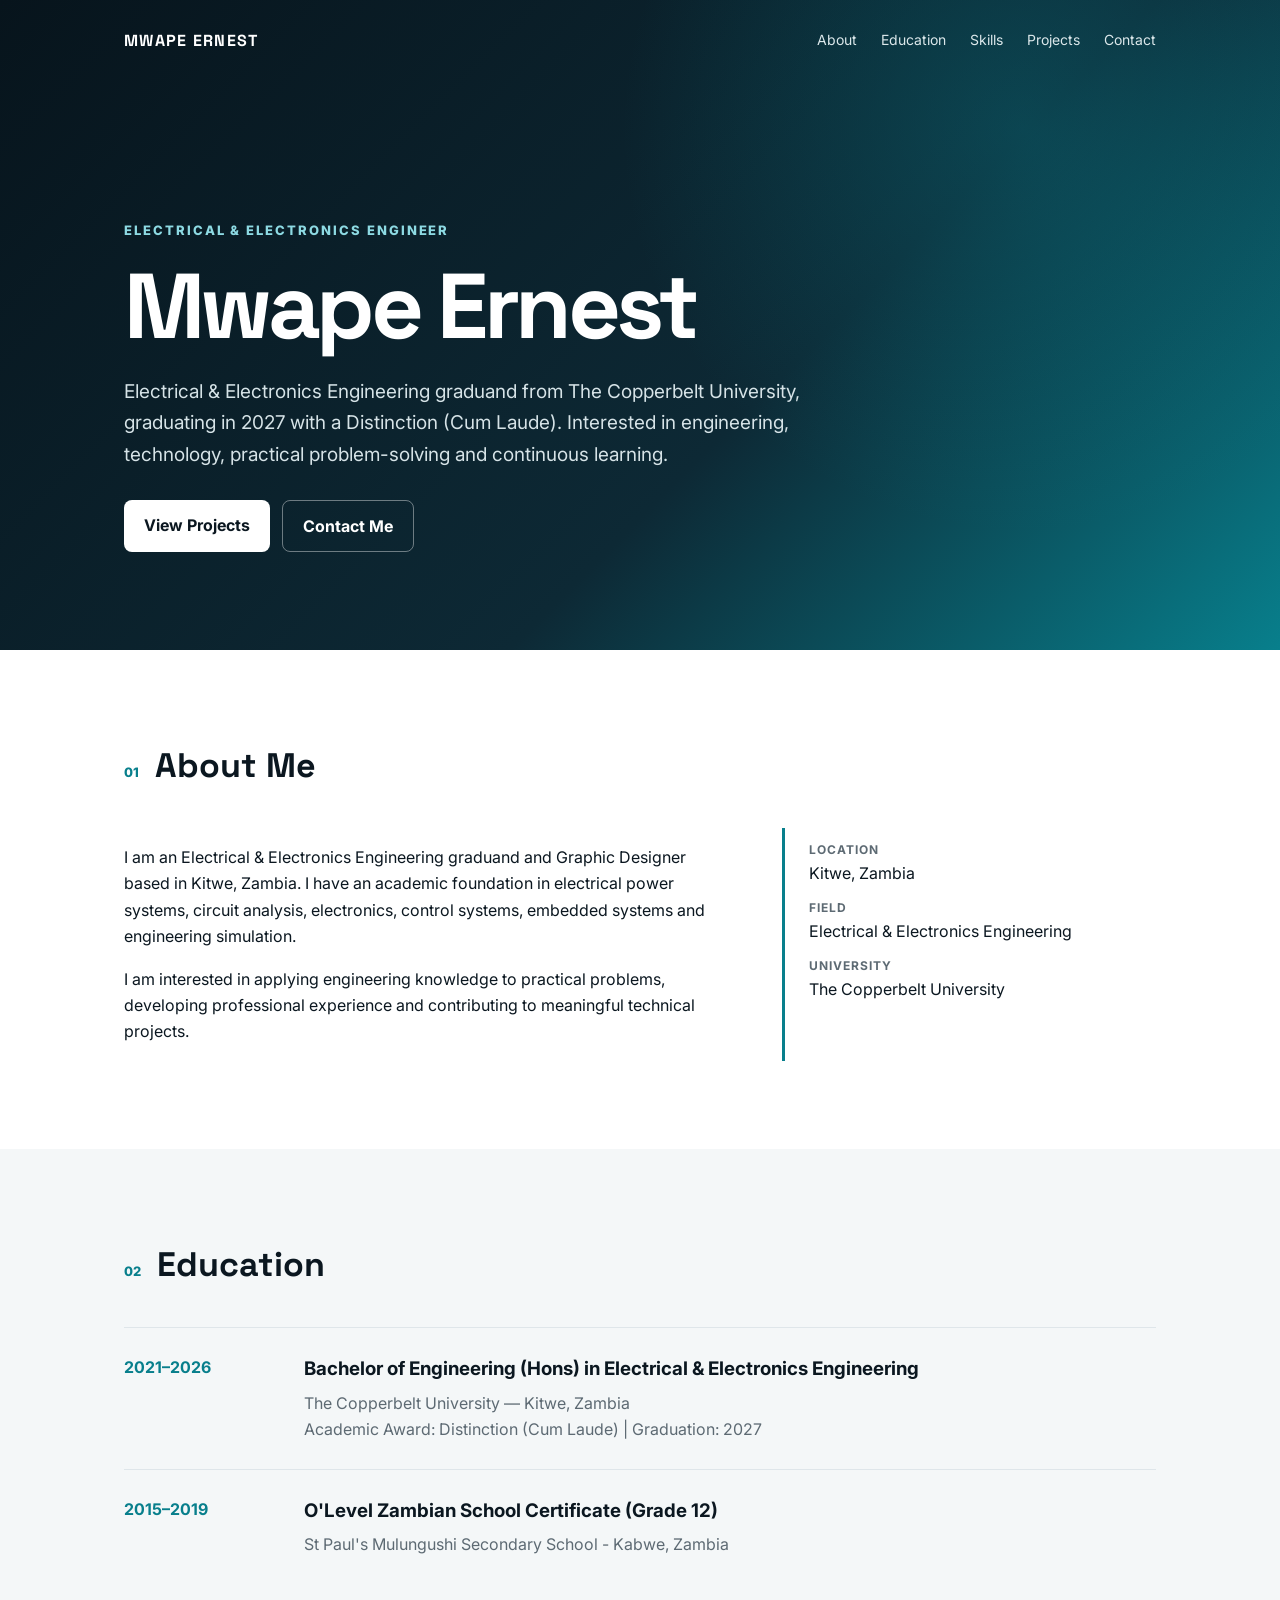
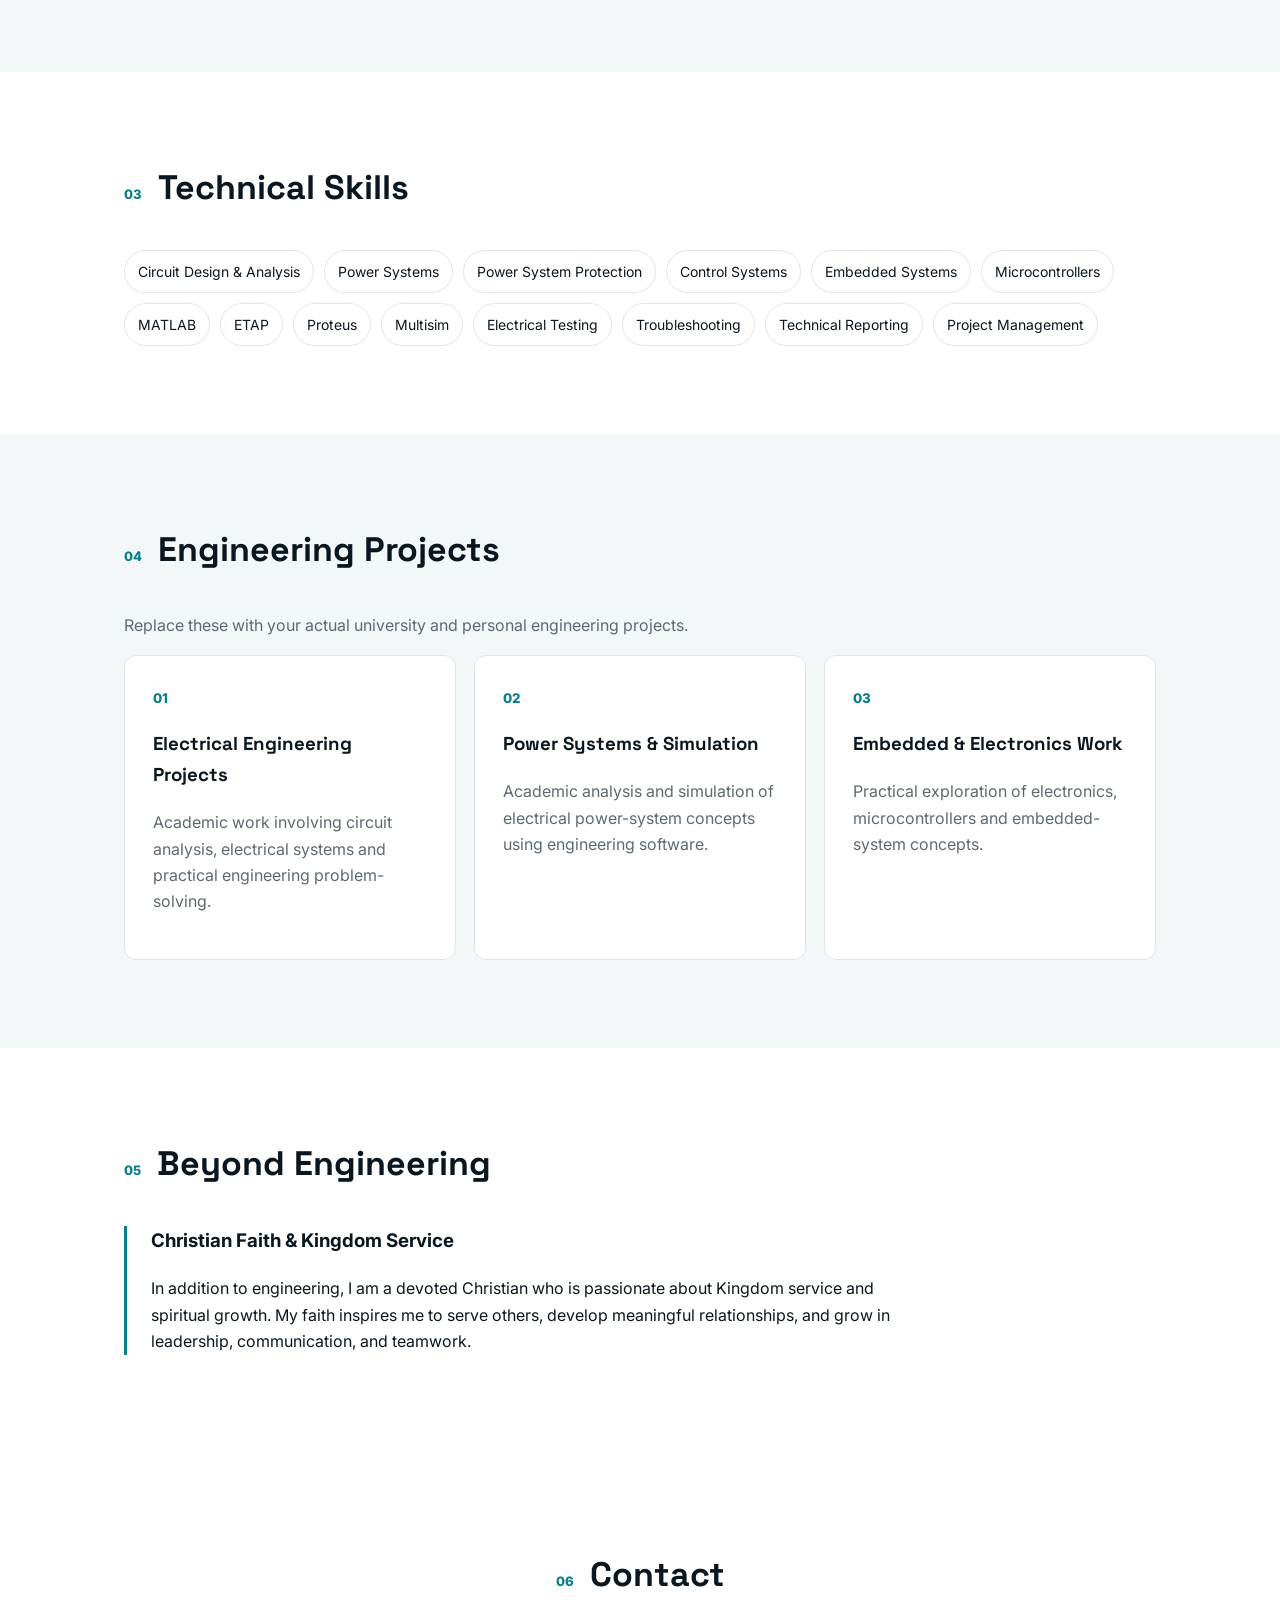
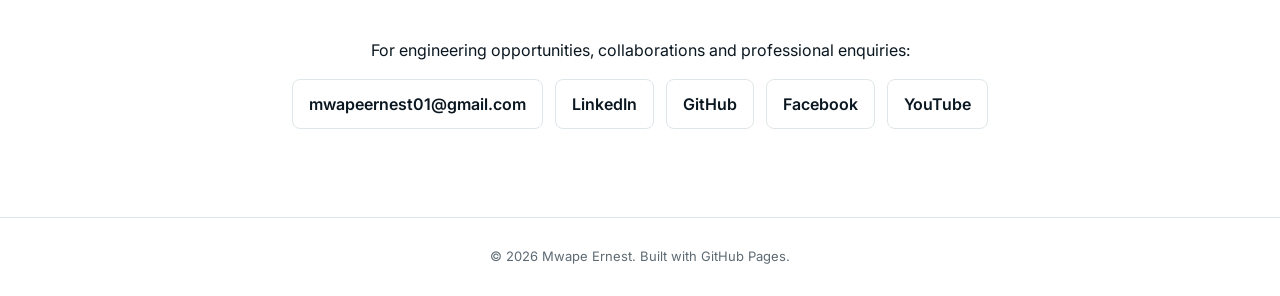
==== index.html @ 746def58 "Update index.html" ====
<!doctype html>
<html lang="en">
<head>
<meta charset="utf-8">
<meta name="viewport" content="width=device-width,initial-scale=1">

<meta name="description" content="Who is Mwape Ernest? Meet Mwape Ernest, an Electrical and Electronics Engineering graduand from The Copperbelt University in Zambia, graduating with Distinction (Cum Laude) in 2027. Explore his engineering background, projects, graphic design work and professional interests.">

<meta name="author" content="Mwape Ernest">
<meta name="robots" content="index, follow">

<title>Mwape Ernest | Electrical & Electronics Engineer | Zambia</title>

<link rel="canonical" href="https://mwapeernest01-ctrl.github.io/">
<link rel="stylesheet" href="style.css">

<!-- Open Graph Metadata -->
<meta property="og:type" content="profile">
<meta property="og:title" content="Mwape Ernest | Electrical & Electronics Engineer">
<meta property="og:description" content="Discover Mwape Ernest, Electrical & Electronics Engineering graduand from The Copperbelt University, Zambia, graduating with Distinction (Cum Laude) in 2027.">
<meta property="og:url" content="https://mwapeernest01-ctrl.github.io/">
<meta property="og:site_name" content="Mwape Ernest">

<!-- Structured Data: Personal Profile -->
<script type="application/ld+json">
{
  "@context": "https://schema.org",
  "@type": "ProfilePage",
  "name": "Who is Mwape Ernest?",
  "url": "https://mwapeernest01-ctrl.github.io/",
  "mainEntity": {
    "@type": "Person",
    "name": "Mwape Ernest",
    "url": "https://mwapeernest01-ctrl.github.io/",
    "description": "Mwape Ernest is an Electrical & Electronics Engineering graduand from The Copperbelt University in Zambia, graduating in 2027 with Distinction (Cum Laude). He is also a graphic designer and pastor, with interests in engineering, technology and practical problem-solving.",
    "jobTitle": "Electrical & Electronics Engineer",
    "alumniOf": {
      "@type": "CollegeOrUniversity",
      "name": "The Copperbelt University",
      "address": {
        "@type": "PostalAddress",
        "addressLocality": "Kitwe",
        "addressCountry": "ZM"
      }
    },
    "address": {
      "@type": "PostalAddress",
      "addressLocality": "Kitwe",
      "addressCountry": "ZM"
    },
    "sameAs": [
      "https://web.facebook.com/ernest.mwape.98",
      "https://www.linkedin.com/in/mwape-ernest-98a46b3a3/",
      "https://github.com/mwapeernest01-ctrl",
      "https://www.youtube.com/@ErnestMwape4"
    ]
  }
}
</script>

</head>
<body>

<header class="hero" id="home">
<nav>
<a class="brand" href="#home">MWAPE ERNEST</a>
<div class="navlinks">
<a href="#about">About</a>
<a href="#education">Education</a>
<a href="#skills">Skills</a>
<a href="#projects">Projects</a>
<a href="#contact">Contact</a>
</div>
</nav>

<div class="hero-content">
<p class="eyebrow">ELECTRICAL & ELECTRONICS ENGINEER</p>
<h1>Mwape Ernest</h1>

<p class="lead">Electrical & Electronics Engineering graduand from The Copperbelt University, graduating in 2027 with a Distinction (Cum Laude). Interested in engineering, technology, practical problem-solving and continuous learning.</p>

<div class="buttons">
<a class="button primary" href="#projects">View Projects</a>
<a class="button secondary" href="#contact">Contact Me</a>
</div>
</div>
</header>

<main>

<!-- ABOUT ME -->
<section id="about" class="section">
<div class="heading">
<span>01</span>
<h2>About Me</h2>
</div>

<div class="about-grid">
<div>
<p>I am an Electrical & Electronics Engineering graduand and Graphic Designer based in Kitwe, Zambia. I have an academic foundation in electrical power systems, circuit analysis, electronics, control systems, embedded systems and engineering simulation.</p>

<p>I am interested in applying engineering knowledge to practical problems, developing professional experience and contributing to meaningful technical projects.</p>
</div>

<aside class="card">
<b>Location</b>
<span>Kitwe, Zambia</span>
<b>Field</b>
<span>Electrical & Electronics Engineering</span>
<b>University</b>
<span>The Copperbelt University</span>
</aside>
</div>
</section>

<!-- EDUCATION -->
<section id="education" class="section soft">
<div class="heading">
<span>02</span>
<h2>Education</h2>
</div>

<div class="timeline">

<div>
<b>2021–2026</b>
<article>
<h3>Bachelor of Engineering (Hons) in Electrical & Electronics Engineering</h3>
<p>The Copperbelt University — Kitwe, Zambia</p>
<p>Academic Award: Distinction (Cum Laude) | Graduation: 2027</p>
</article>
</div>

<div>
<b>2015–2019</b>
<article>
<h3>O'Level Zambian School Certificate (Grade 12)</h3>
<p>St Paul's Mulungushi Secondary School - Kabwe, Zambia</p>
</article>
</div>

</div>
</section>

<!-- TECHNICAL SKILLS -->
<section id="skills" class="section">
<div class="heading">
<span>03</span>
<h2>Technical Skills</h2>
</div>

<div class="skills">
<span>Circuit Design & Analysis</span>
<span>Power Systems</span>
<span>Power System Protection</span>
<span>Control Systems</span>
<span>Embedded Systems</span>
<span>Microcontrollers</span>
<span>MATLAB</span>
<span>ETAP</span>
<span>Proteus</span>
<span>Multisim</span>
<span>Electrical Testing</span>
<span>Troubleshooting</span>
<span>Technical Reporting</span>
<span>Project Management</span>
</div>
</section>

<!-- ENGINEERING PROJECTS -->
<section id="projects" class="section soft">
<div class="heading">
<span>04</span>
<h2>Engineering Projects</h2>
</div>

<p class="muted">Replace these with your actual university and personal engineering projects.</p>

<div class="projects">

<article>
<small>01</small>
<h3>Electrical Engineering Projects</h3>
<p>Academic work involving circuit analysis, electrical systems and practical engineering problem-solving.</p>
</article>

<article>
<small>02</small>
<h3>Power Systems & Simulation</h3>
<p>Academic analysis and simulation of electrical power-system concepts using engineering software.</p>
</article>

<article>
<small>03</small>
<h3>Embedded & Electronics Work</h3>
<p>Practical exploration of electronics, microcontrollers and embedded-system concepts.</p>
</article>

</div>
</section>

<!-- BEYOND ENGINEERING -->
<section class="section">
<div class="heading">
<span>05</span>
<h2>Beyond Engineering</h2>
</div>


<div class="ministry">
  <h3>Christian Faith & Kingdom Service</h3>
  <p>In addition to engineering, I am a devoted Christian who is passionate about Kingdom service and spiritual growth. My faith inspires me to serve others, develop meaningful relationships, and grow in leadership, communication, and teamwork.</p>
</div>
</section>

<!-- CONTACT -->
<section id="contact" class="section contact">
<div class="heading">
<span>06</span>
<h2>Contact</h2>
</div>

<p>For engineering opportunities, collaborations and professional enquiries:</p>

<div class="links">

<a href="mailto:mwapeernest01@gmail.com">mwapeernest01@gmail.com</a>

<a href="https://www.linkedin.com/in/mwape-ernest-98a46b3a3/" target="_blank" rel="noopener noreferrer">LinkedIn</a>

<a href="https://github.com/mwapeernest01-ctrl" target="_blank" rel="noopener noreferrer">GitHub</a>

<a href="https://web.facebook.com/ernest.mwape.98" target="_blank" rel="noopener noreferrer">Facebook</a>

<a href="https://www.youtube.com/@ErnestMwape4" target="_blank" rel="noopener noreferrer">YouTube</a>

</div>
</section>

</main>

<footer>
© 2026 Mwape Ernest. Built with GitHub Pages.
</footer>

</body>
</html>
---- style.css ----
@import url('https://fonts.googleapis.com/css2?family=Inter:wght@400;500;600;700;800&family=Space+Grotesk:wght@500;600;700&display=swap');
:root{--ink:#0b1720;--muted:#5d6a73;--line:#dfe6ea;--soft:#f4f7f8;--accent:#087f8c;--max:1080px}
*{box-sizing:border-box}html{scroll-behavior:smooth}body{margin:0;color:var(--ink);font-family:Inter,Arial,sans-serif;line-height:1.65}
a{color:inherit}.hero{min-height:650px;color:white;background:radial-gradient(circle at 80% 20%,#087f8c55,transparent 35%),linear-gradient(135deg,#07141c,#0d2935 60%,#087f8c)}
nav{max-width:var(--max);margin:auto;padding:28px 24px;display:flex;justify-content:space-between}.brand{font-family:"Space Grotesk";font-weight:700;letter-spacing:.08em;text-decoration:none}.navlinks{display:flex;gap:24px}.navlinks a{color:#dce8eb;text-decoration:none;font-size:14px}
.hero-content{max-width:var(--max);margin:auto;padding:125px 24px 90px}.eyebrow{color:#8ddae3;font-size:13px;font-weight:800;letter-spacing:.15em}h1{font-family:"Space Grotesk";font-size:clamp(52px,9vw,92px);line-height:1;margin:18px 0 24px;letter-spacing:-.05em}.lead{max-width:720px;font-size:19px;color:#d6e3e7}
.buttons{display:flex;gap:12px;margin-top:30px}.button{padding:12px 20px;border-radius:8px;text-decoration:none;font-weight:700}.primary{background:white;color:var(--ink)}.secondary{border:1px solid #ffffff66;color:white}
.section{max-width:var(--max);margin:auto;padding:88px 24px}.soft{max-width:none;padding-left:max(24px,calc((100vw - var(--max))/2 + 24px));padding-right:max(24px,calc((100vw - var(--max))/2 + 24px));background:var(--soft)}.heading{display:flex;gap:16px;align-items:baseline;margin-bottom:34px}.heading span{color:var(--accent);font-weight:800;font-size:13px}h2{font-family:"Space Grotesk";font-size:34px;margin:0}
.about-grid{display:grid;grid-template-columns:1.6fr 1fr;gap:60px}.card{border-left:3px solid var(--accent);padding-left:24px}.card b,.card span{display:block}.card b{margin-top:12px;color:var(--muted);font-size:12px;text-transform:uppercase;letter-spacing:.08em}.timeline>div{display:grid;grid-template-columns:150px 1fr;gap:30px;padding:26px 0;border-top:1px solid var(--line)}.timeline article h3{margin:0 0 5px}.timeline p{margin:0;color:var(--muted)}.timeline>div>b{color:var(--accent)}
.skills{display:flex;flex-wrap:wrap;gap:10px}.skills span{background:white;border:1px solid var(--line);padding:9px 13px;border-radius:100px;font-size:14px}.muted{color:var(--muted)}.projects{display:grid;grid-template-columns:repeat(3,1fr);gap:18px}.projects article{background:white;border:1px solid var(--line);border-radius:12px;padding:28px}.projects small{color:var(--accent);font-weight:800}.projects h3{font-family:"Space Grotesk"}.projects p{color:var(--muted)}.ministry{border-left:3px solid var(--accent);padding-left:24px;max-width:800px}.contact{text-align:center}.contact .heading{justify-content:center}.links{display:flex;justify-content:center;gap:12px;flex-wrap:wrap}.links a{border:1px solid var(--line);padding:11px 16px;border-radius:8px;text-decoration:none;font-weight:600}.links a:hover{border-color:var(--accent);color:var(--accent)}footer{text-align:center;padding:28px;color:var(--muted);border-top:1px solid var(--line);font-size:13px}
@media(max-width:760px){.navlinks{display:none}.hero-content{padding-top:100px}.about-grid,.projects{grid-template-columns:1fr}.timeline>div{grid-template-columns:1fr;gap:4px}.section{padding-top:65px;padding-bottom:65px}}
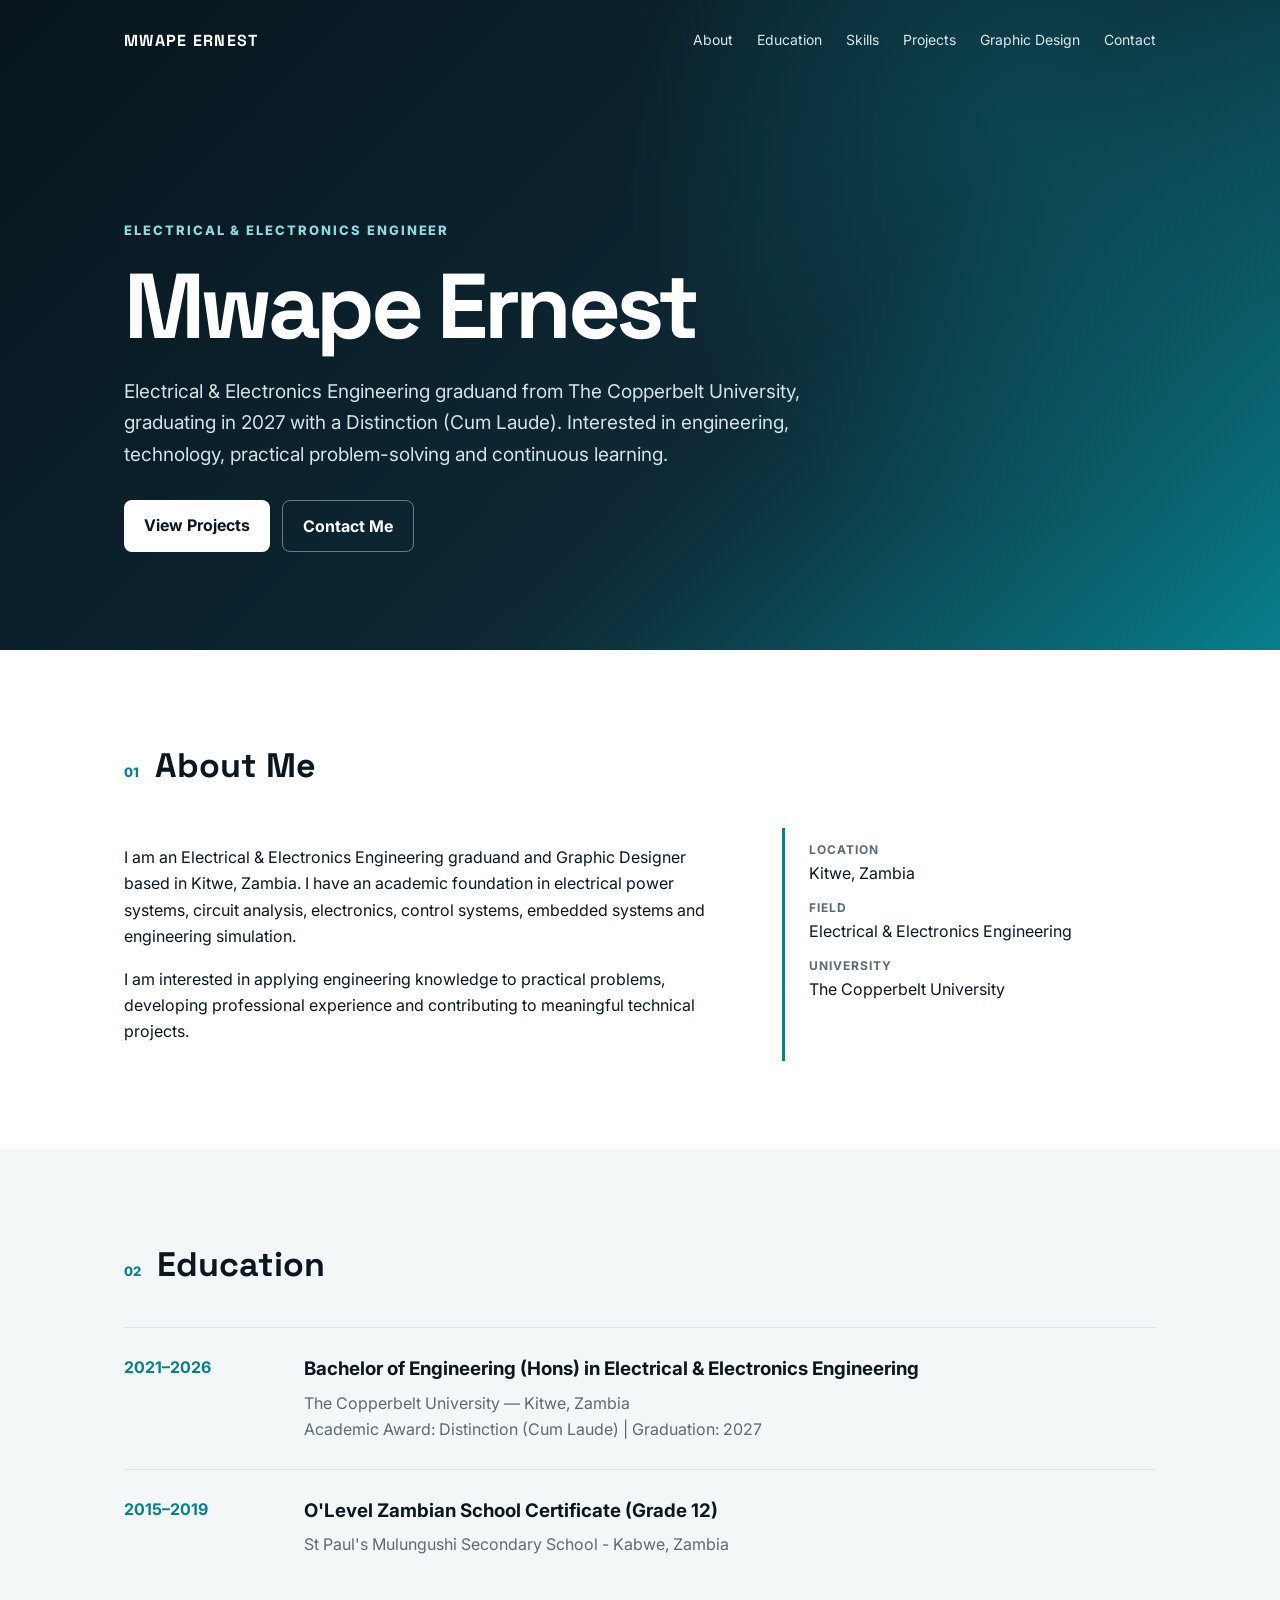
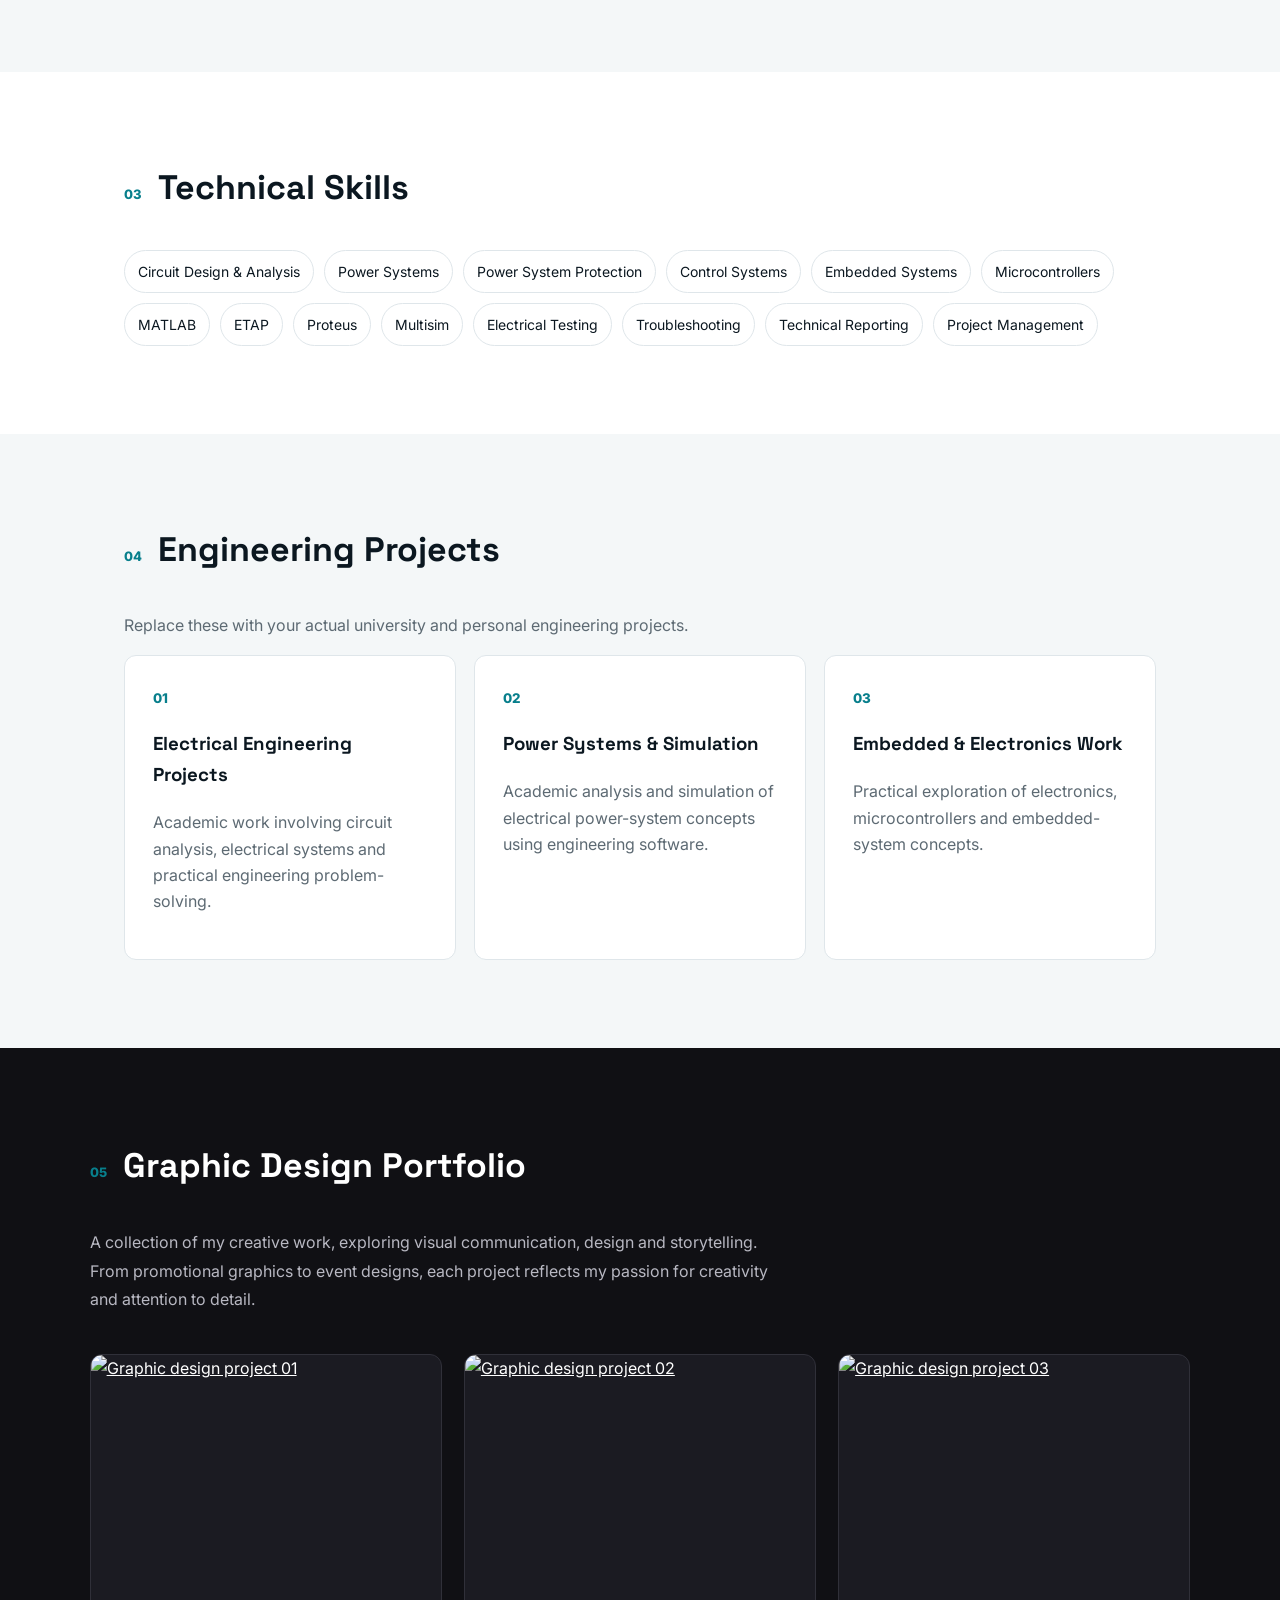
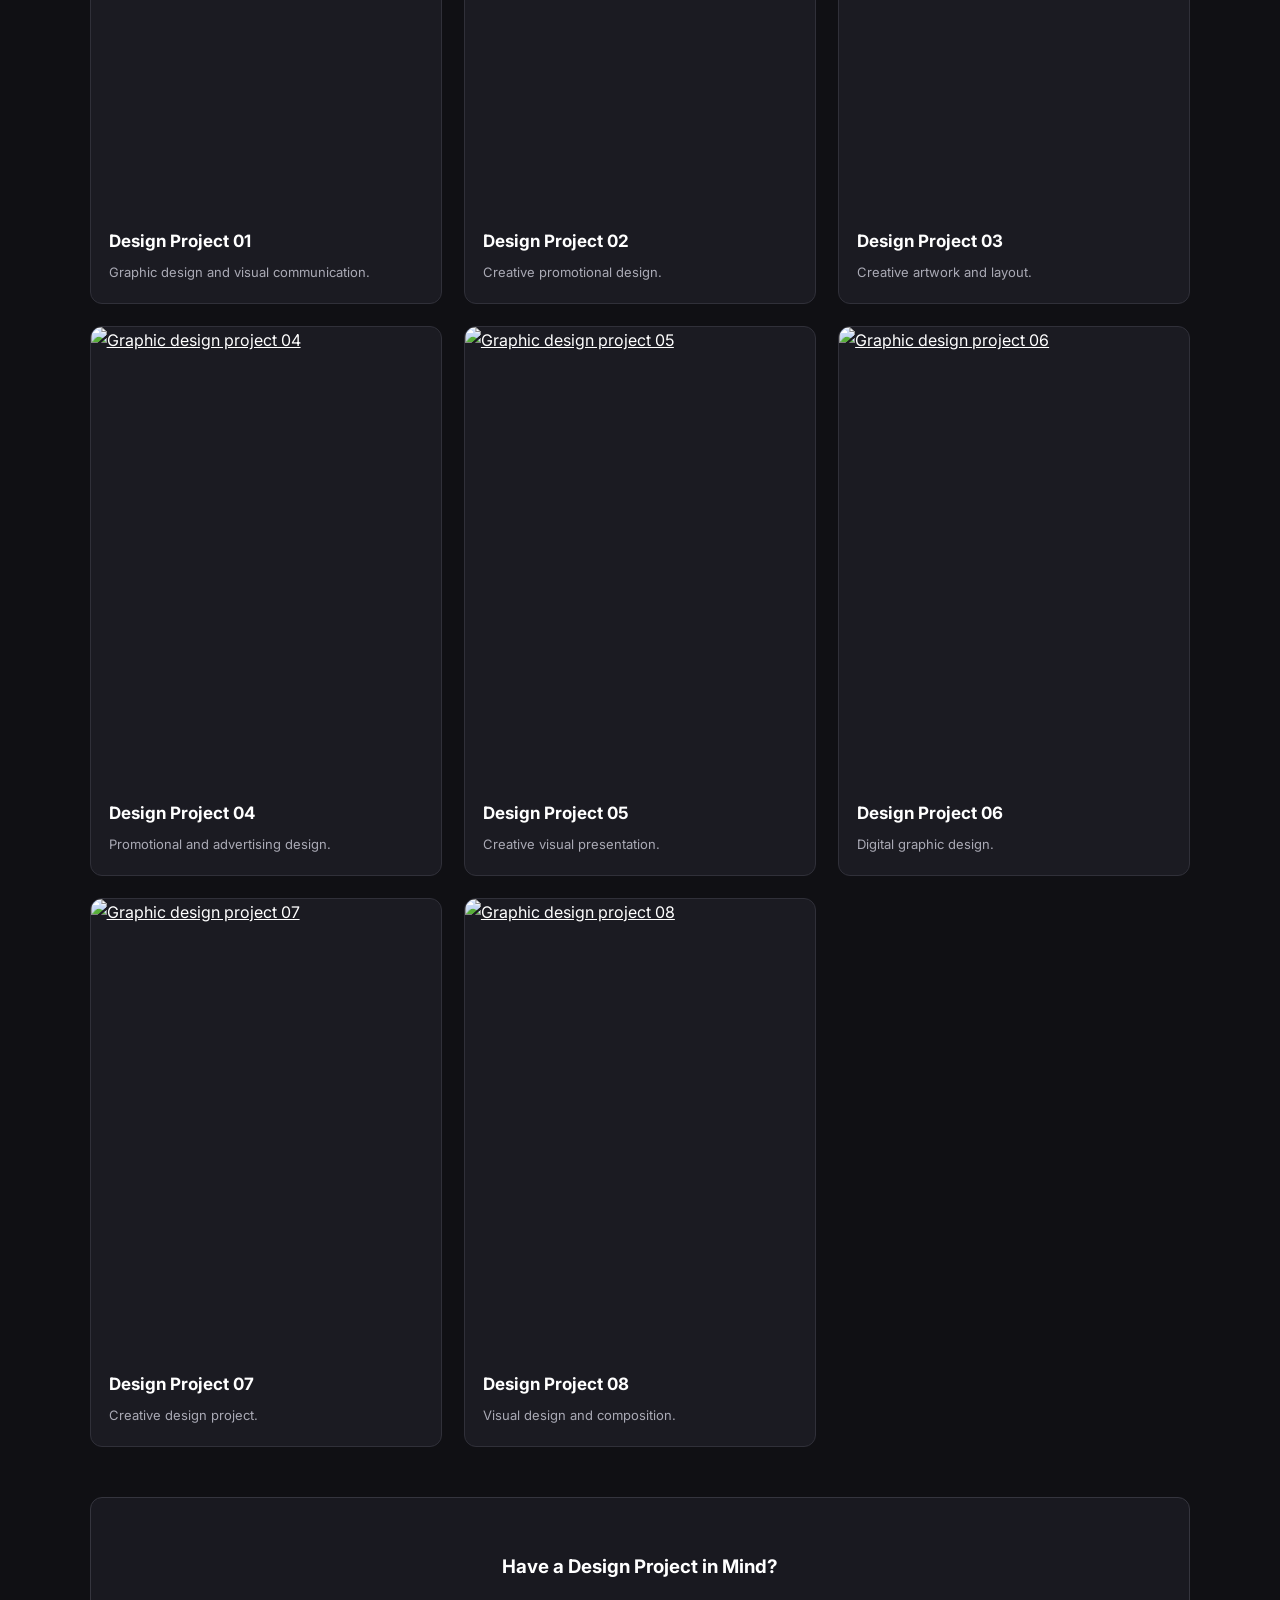
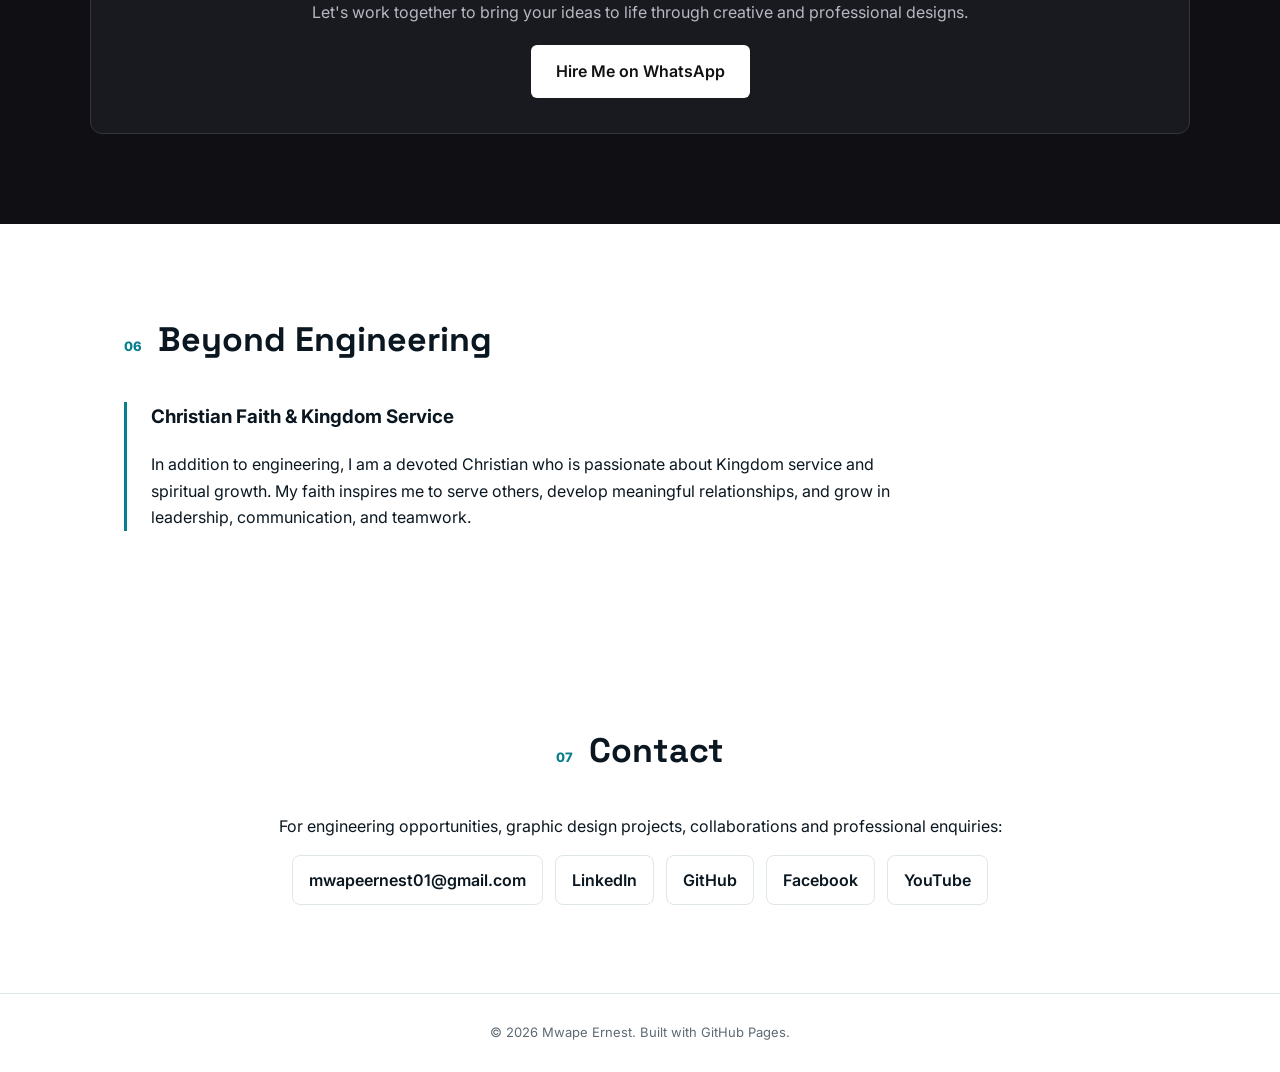
==== commit 414b8490: "Update index.html" ====
--- a/index.html
+++ b/index.html
@@ -5,24 +5,186 @@
 <meta charset="utf-8">
 <meta name="viewport" content="width=device-width,initial-scale=1">
 
-<meta name="description" content="Who is Mwape Ernest? Meet Mwape Ernest, an Electrical and Electronics Engineering graduand from The Copperbelt University in Zambia, graduating with Distinction (Cum Laude) in 2027. Explore his engineering background, projects, graphic design work and professional interests.">
+<meta name="description" content="Who is Mwape Ernest? Meet Mwape Ernest, an Electrical and Electronics Engineering graduand from The Copperbelt University in Zambia, graduating with Distinction (Cum Laude) in 2027. Explore his engineering background, graphic design portfolio, projects and professional interests.">
 
 <meta name="author" content="Mwape Ernest">
 <meta name="robots" content="index, follow">
 
-<title>Mwape Ernest | Electrical & Electronics Engineer | Zambia</title>
+<title>Mwape Ernest | Electrical & Electronics Engineer & Graphic Designer | Zambia</title>
 
 <link rel="canonical" href="https://mwapeernest01-ctrl.github.io/">
 <link rel="stylesheet" href="style.css">
 
-<!-- Open Graph Metadata -->
 <meta property="og:type" content="profile">
 <meta property="og:title" content="Mwape Ernest | Electrical & Electronics Engineer">
 <meta property="og:description" content="Discover Mwape Ernest, Electrical & Electronics Engineering graduand from The Copperbelt University, Zambia, graduating with Distinction (Cum Laude) in 2027.">
 <meta property="og:url" content="https://mwapeernest01-ctrl.github.io/">
 <meta property="og:site_name" content="Mwape Ernest">
 
-<!-- Structured Data: Personal Profile -->
+<!-- GRAPHIC DESIGN PORTFOLIO STYLES -->
+<style>
+.portfolio-section {
+    background: #101014;
+    color: #ffffff;
+    padding: 90px 7%;
+}
+
+.portfolio-section .heading h2 {
+    color: #ffffff;
+}
+
+.portfolio-intro {
+    color: #b8b8c2;
+    max-width: 700px;
+    line-height: 1.8;
+    margin: 15px 0 40px;
+}
+
+.portfolio-gallery {
+    display: grid;
+    grid-template-columns: repeat(3, minmax(0, 1fr));
+    gap: 22px;
+}
+
+.portfolio-item {
+    background: #1b1b22;
+    border: 1px solid #303039;
+    border-radius: 12px;
+    overflow: hidden;
+    transition: transform 0.3s ease, border-color 0.3s ease;
+}
+
+.portfolio-item:hover {
+    transform: translateY(-6px);
+    border-color: #888899;
+}
+
+.portfolio-image-link {
+    display: block;
+    overflow: hidden;
+    cursor: zoom-in;
+}
+
+.portfolio-item img {
+    display: block;
+    width: 100%;
+    aspect-ratio: 4 / 5;
+    object-fit: cover;
+    transition: transform 0.4s ease;
+}
+
+.portfolio-item:hover img {
+    transform: scale(1.04);
+}
+
+.portfolio-caption {
+    padding: 17px 18px 20px;
+}
+
+.portfolio-caption h3 {
+    color: #ffffff;
+    font-size: 17px;
+    margin-bottom: 7px;
+}
+
+.portfolio-caption p {
+    color: #aaaab5;
+    font-size: 13px;
+    line-height: 1.6;
+    margin: 0;
+}
+
+.portfolio-cta {
+    margin-top: 50px;
+    padding: 35px;
+    border: 1px solid #35353e;
+    border-radius: 12px;
+    background: #191920;
+    text-align: center;
+}
+
+.portfolio-cta h3 {
+    color: #ffffff;
+    margin-bottom: 10px;
+}
+
+.portfolio-cta p {
+    color: #b8b8c2;
+    margin-bottom: 20px;
+}
+
+.portfolio-cta a {
+    display: inline-block;
+    padding: 13px 25px;
+    border-radius: 6px;
+    background: #ffffff;
+    color: #111111;
+    font-weight: 600;
+    text-decoration: none;
+    transition: background 0.3s ease;
+}
+
+.portfolio-cta a:hover {
+    background: #d8d8df;
+}
+
+/* Image enlargement overlay */
+.portfolio-lightbox {
+    display: none;
+    position: fixed;
+    inset: 0;
+    z-index: 9999;
+    background: rgba(0, 0, 0, 0.94);
+    align-items: center;
+    justify-content: center;
+    padding: 25px;
+}
+
+.portfolio-lightbox.active {
+    display: flex;
+}
+
+.portfolio-lightbox img {
+    max-width: 95%;
+    max-height: 90vh;
+    object-fit: contain;
+    border-radius: 5px;
+}
+
+.portfolio-lightbox button {
+    position: absolute;
+    top: 20px;
+    right: 30px;
+    border: none;
+    background: transparent;
+    color: white;
+    font-size: 38px;
+    cursor: pointer;
+}
+
+@media (max-width: 900px) {
+    .portfolio-gallery {
+        grid-template-columns: repeat(2, minmax(0, 1fr));
+    }
+}
+
+@media (max-width: 550px) {
+    .portfolio-section {
+        padding: 65px 5%;
+    }
+
+    .portfolio-gallery {
+        grid-template-columns: 1fr;
+        gap: 20px;
+    }
+
+    .portfolio-cta {
+        padding: 25px 18px;
+    }
+}
+</style>
+
+<!-- STRUCTURED DATA -->
 <script type="application/ld+json">
 {
   "@context": "https://schema.org",
@@ -33,7 +195,7 @@
     "@type": "Person",
     "name": "Mwape Ernest",
     "url": "https://mwapeernest01-ctrl.github.io/",
-    "description": "Mwape Ernest is an Electrical & Electronics Engineering graduand from The Copperbelt University in Zambia, graduating in 2027 with Distinction (Cum Laude). He is also a graphic designer and pastor, with interests in engineering, technology and practical problem-solving.",
+    "description": "Mwape Ernest is an Electrical & Electronics Engineering graduand from The Copperbelt University in Zambia, graduating in 2027 with Distinction (Cum Laude). He is also a graphic designer and a devoted Christian passionate about Kingdom service and spiritual growth, with interests in engineering, technology and practical problem-solving.",
     "jobTitle": "Electrical & Electronics Engineer",
     "alumniOf": {
       "@type": "CollegeOrUniversity",
@@ -65,11 +227,13 @@
 <header class="hero" id="home">
 <nav>
 <a class="brand" href="#home">MWAPE ERNEST</a>
+
 <div class="navlinks">
 <a href="#about">About</a>
 <a href="#education">Education</a>
 <a href="#skills">Skills</a>
 <a href="#projects">Projects</a>
+<a href="#graphic-portfolio">Graphic Design</a>
 <a href="#contact">Contact</a>
 </div>
 </nav>
@@ -200,28 +364,139 @@
 </div>
 </section>
 
+<!-- GRAPHIC DESIGN PORTFOLIO -->
+<section id="graphic-portfolio" class="portfolio-section">
+
+<div class="heading">
+<span>05</span>
+<h2>Graphic Design Portfolio</h2>
+</div>
+
+<p class="portfolio-intro">
+A collection of my creative work, exploring visual communication, design and storytelling. From promotional graphics to event designs, each project reflects my passion for creativity and attention to detail.
+</p>
+
+<div class="portfolio-gallery">
+
+<article class="portfolio-item">
+<a class="portfolio-image-link" href="images/portfolio/design-01.jpg" onclick="openPortfolioImage(event,this)">
+<img src="images/portfolio/design-01.jpg" alt="Graphic design project 01" loading="lazy">
+</a>
+<div class="portfolio-caption">
+<h3>Design Project 01</h3>
+<p>Graphic design and visual communication.</p>
+</div>
+</article>
+
+<article class="portfolio-item">
+<a class="portfolio-image-link" href="images/portfolio/design-02.jpg" onclick="openPortfolioImage(event,this)">
+<img src="images/portfolio/design-02.jpg" alt="Graphic design project 02" loading="lazy">
+</a>
+<div class="portfolio-caption">
+<h3>Design Project 02</h3>
+<p>Creative promotional design.</p>
+</div>
+</article>
+
+<article class="portfolio-item">
+<a class="portfolio-image-link" href="images/portfolio/design-03.jpg" onclick="openPortfolioImage(event,this)">
+<img src="images/portfolio/design-03.jpg" alt="Graphic design project 03" loading="lazy">
+</a>
+<div class="portfolio-caption">
+<h3>Design Project 03</h3>
+<p>Creative artwork and layout.</p>
+</div>
+</article>
+
+<article class="portfolio-item">
+<a class="portfolio-image-link" href="images/portfolio/design-04.jpg" onclick="openPortfolioImage(event,this)">
+<img src="images/portfolio/design-04.jpg" alt="Graphic design project 04" loading="lazy">
+</a>
+<div class="portfolio-caption">
+<h3>Design Project 04</h3>
+<p>Promotional and advertising design.</p>
+</div>
+</article>
+
+<article class="portfolio-item">
+<a class="portfolio-image-link" href="images/portfolio/design-05.jpg" onclick="openPortfolioImage(event,this)">
+<img src="images/portfolio/design-05.jpg" alt="Graphic design project 05" loading="lazy">
+</a>
+<div class="portfolio-caption">
+<h3>Design Project 05</h3>
+<p>Creative visual presentation.</p>
+</div>
+</article>
+
+<article class="portfolio-item">
+<a class="portfolio-image-link" href="images/portfolio/design-06.jpg" onclick="openPortfolioImage(event,this)">
+<img src="images/portfolio/design-06.jpg" alt="Graphic design project 06" loading="lazy">
+</a>
+<div class="portfolio-caption">
+<h3>Design Project 06</h3>
+<p>Digital graphic design.</p>
+</div>
+</article>
+
+<article class="portfolio-item">
+<a class="portfolio-image-link" href="images/portfolio/design-07.jpg" onclick="openPortfolioImage(event,this)">
+<img src="images/portfolio/design-07.jpg" alt="Graphic design project 07" loading="lazy">
+</a>
+<div class="portfolio-caption">
+<h3>Design Project 07</h3>
+<p>Creative design project.</p>
+</div>
+</article>
+
+<article class="portfolio-item">
+<a class="portfolio-image-link" href="images/portfolio/design-08.jpg" onclick="openPortfolioImage(event,this)">
+<img src="images/portfolio/design-08.jpg" alt="Graphic design project 08" loading="lazy">
+</a>
+<div class="portfolio-caption">
+<h3>Design Project 08</h3>
+<p>Visual design and composition.</p>
+</div>
+</article>
+
+</div>
+
+<div class="portfolio-cta">
+<h3>Have a Design Project in Mind?</h3>
+<p>Let's work together to bring your ideas to life through creative and professional designs.</p>
+<a href="https://wa.me/260966139731?text=Hello%20Mwape%2C%20I%20am%20interested%20in%20your%20graphic%20design%20services.">
+Hire Me on WhatsApp
+</a>
+</div>
+
+</section>
+
+<!-- IMAGE VIEWER -->
+<div class="portfolio-lightbox" id="portfolioLightbox" onclick="closePortfolioImage()">
+<button type="button" aria-label="Close image" onclick="closePortfolioImage()">×</button>
+<img id="portfolioLightboxImage" src="" alt="Enlarged graphic design">
+</div>
+
 <!-- BEYOND ENGINEERING -->
 <section class="section">
 <div class="heading">
-<span>05</span>
+<span>06</span>
 <h2>Beyond Engineering</h2>
 </div>
 
-
 <div class="ministry">
-  <h3>Christian Faith & Kingdom Service</h3>
-  <p>In addition to engineering, I am a devoted Christian who is passionate about Kingdom service and spiritual growth. My faith inspires me to serve others, develop meaningful relationships, and grow in leadership, communication, and teamwork.</p>
+<h3>Christian Faith & Kingdom Service</h3>
+<p>In addition to engineering, I am a devoted Christian who is passionate about Kingdom service and spiritual growth. My faith inspires me to serve others, develop meaningful relationships, and grow in leadership, communication, and teamwork.</p>
 </div>
 </section>
 
 <!-- CONTACT -->
 <section id="contact" class="section contact">
 <div class="heading">
-<span>06</span>
+<span>07</span>
 <h2>Contact</h2>
 </div>
 
-<p>For engineering opportunities, collaborations and professional enquiries:</p>
+<p>For engineering opportunities, graphic design projects, collaborations and professional enquiries:</p>
 
 <div class="links">
 
@@ -244,5 +519,34 @@
 © 2026 Mwape Ernest. Built with GitHub Pages.
 </footer>
 
+<!-- PORTFOLIO IMAGE JAVASCRIPT -->
+<script>
+function openPortfolioImage(event, link) {
+    event.preventDefault();
+
+    const lightbox = document.getElementById("portfolioLightbox");
+    const image = document.getElementById("portfolioLightboxImage");
+
+    image.src = link.href;
+    lightbox.classList.add("active");
+    document.body.style.overflow = "hidden";
+}
+
+function closePortfolioImage() {
+    const lightbox = document.getElementById("portfolioLightbox");
+    const image = document.getElementById("portfolioLightboxImage");
+
+    lightbox.classList.remove("active");
+    image.src = "";
+    document.body.style.overflow = "";
+}
+
+document.addEventListener("keydown", function(event) {
+    if (event.key === "Escape") {
+        closePortfolioImage();
+    }
+});
+</script>
+
 </body>
 </html>
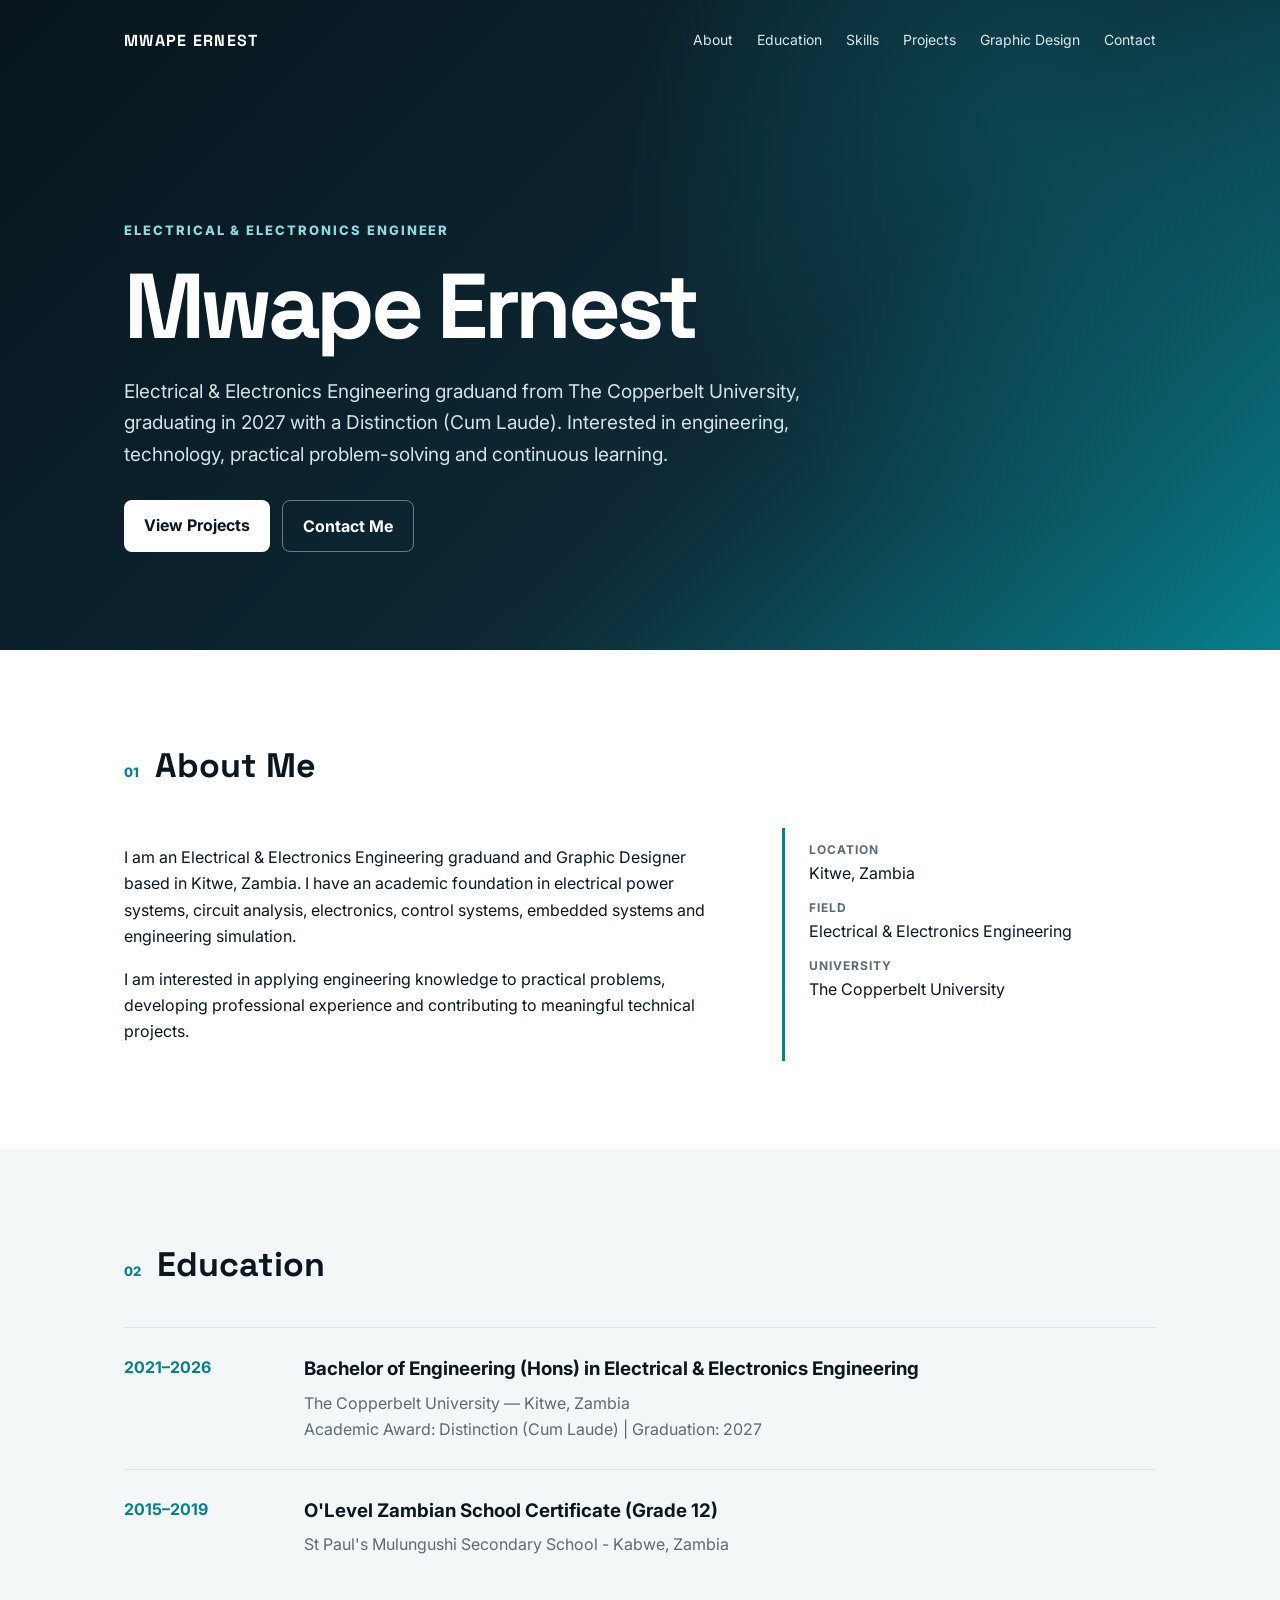
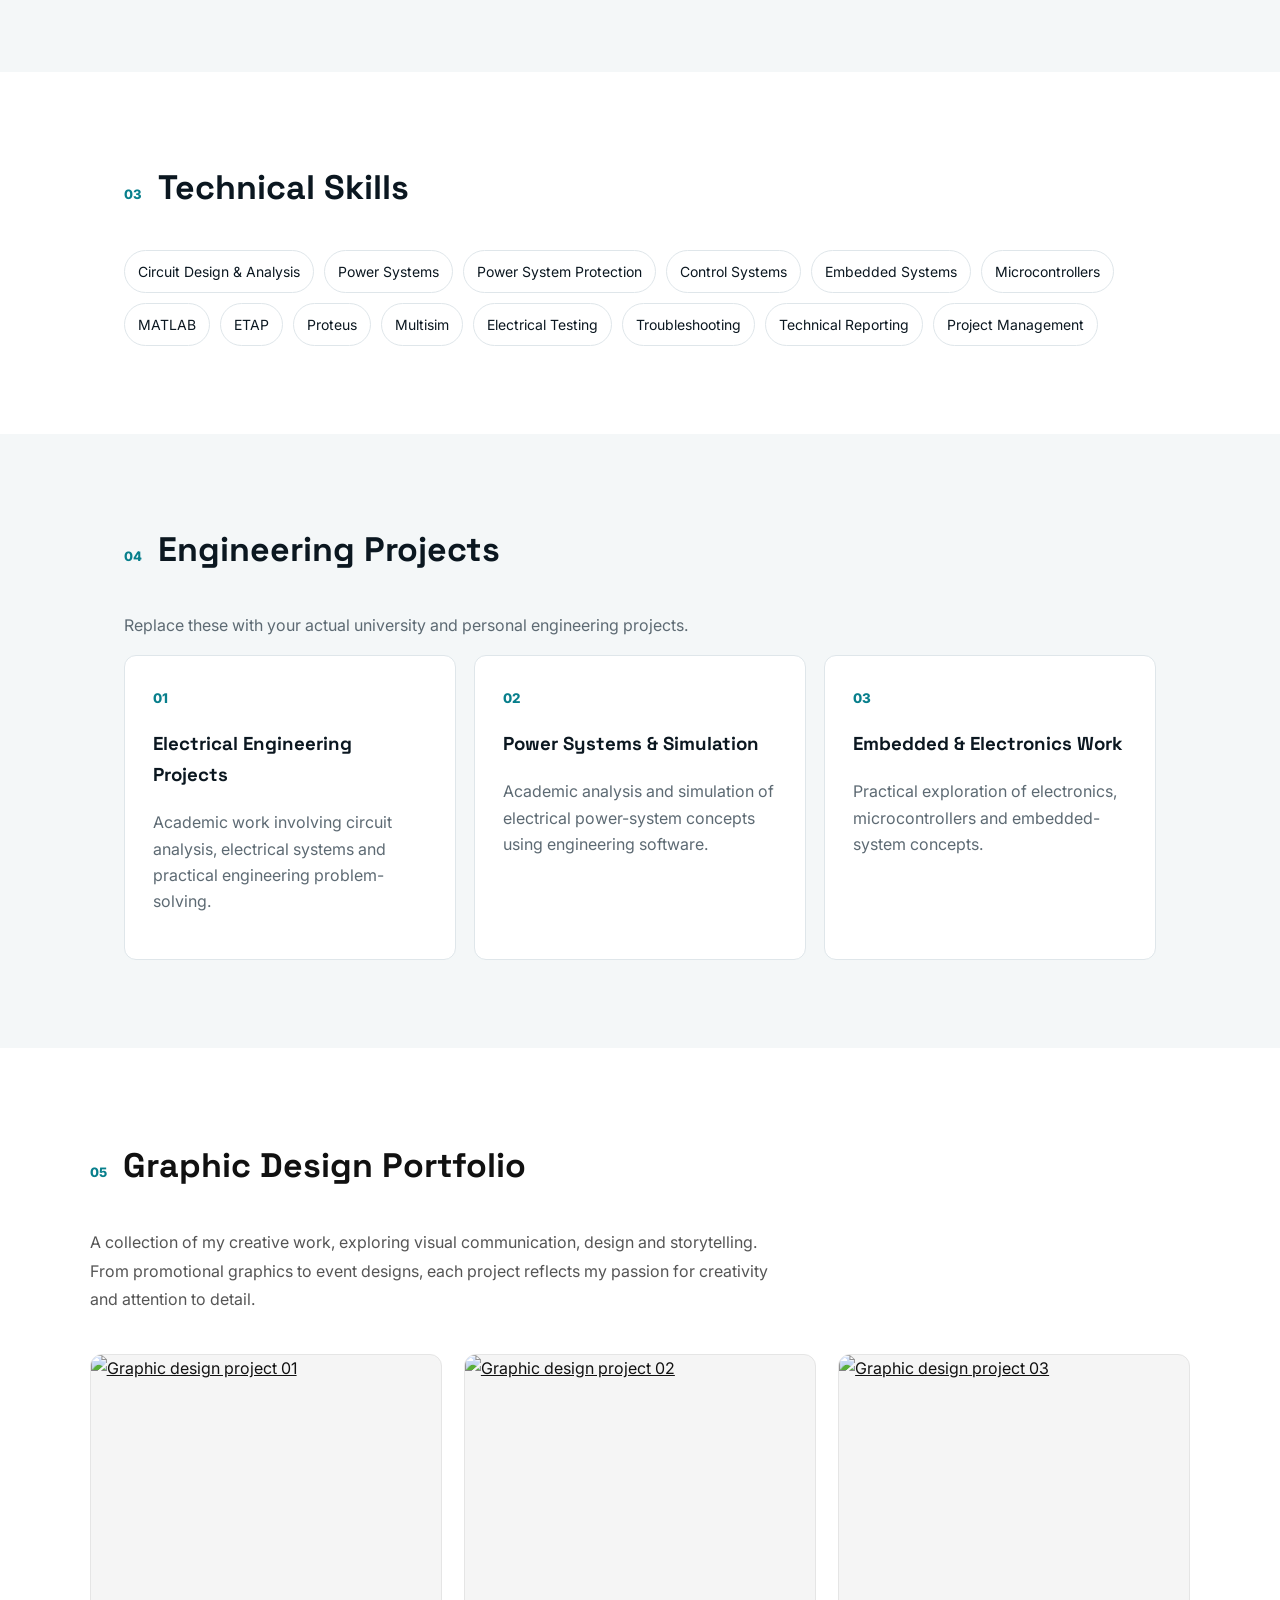
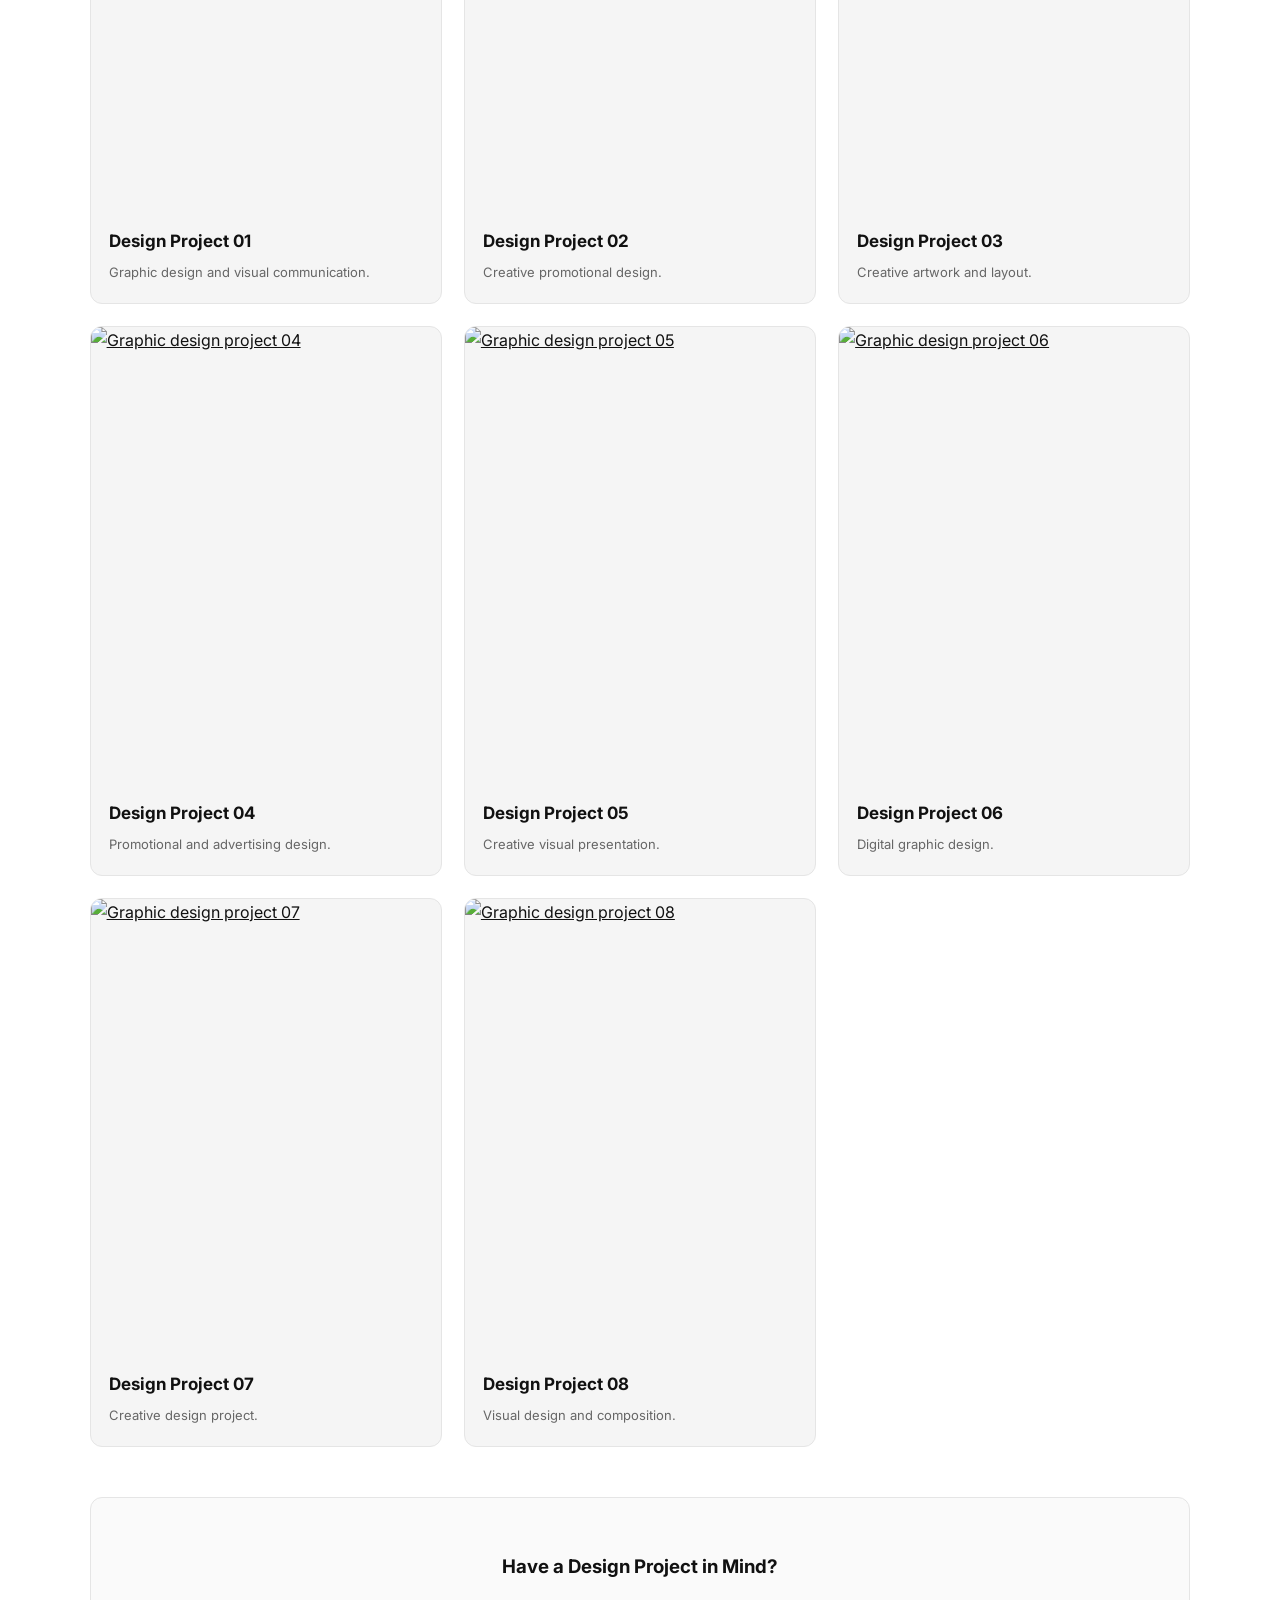
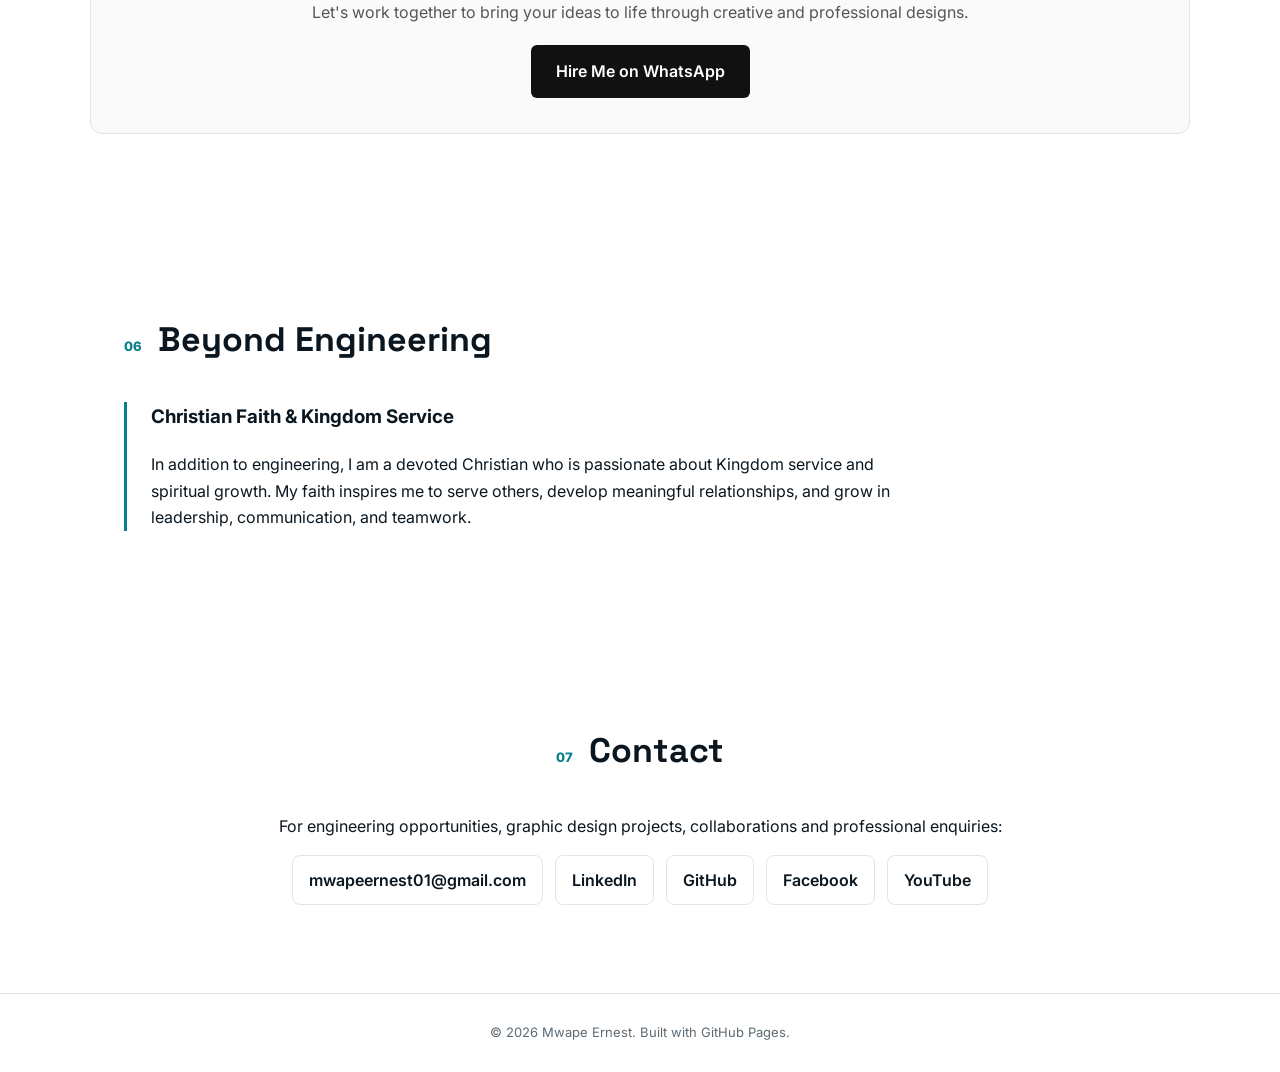
==== commit 7dd97f74: "Update index.html" ====
--- a/index.html
+++ b/index.html
@@ -24,17 +24,17 @@
 <!-- GRAPHIC DESIGN PORTFOLIO STYLES -->
 <style>
 .portfolio-section {
-    background: #101014;
-    color: #ffffff;
+    background: #ffffff;
+    color: #111111;
     padding: 90px 7%;
 }
 
 .portfolio-section .heading h2 {
-    color: #ffffff;
+    color: #111111;
 }
 
 .portfolio-intro {
-    color: #b8b8c2;
+    color: #555555;
     max-width: 700px;
     line-height: 1.8;
     margin: 15px 0 40px;
@@ -47,8 +47,8 @@
 }
 
 .portfolio-item {
-    background: #1b1b22;
-    border: 1px solid #303039;
+    background: #f5f5f5;
+    border: 1px solid #e5e5e5;
     border-radius: 12px;
     overflow: hidden;
     transition: transform 0.3s ease, border-color 0.3s ease;
@@ -56,7 +56,7 @@
 
 .portfolio-item:hover {
     transform: translateY(-6px);
-    border-color: #888899;
+    border-color: #b8b8c2;
 }
 
 .portfolio-image-link {
@@ -82,13 +82,13 @@
 }
 
 .portfolio-caption h3 {
-    color: #ffffff;
+    color: #111111;
     font-size: 17px;
     margin-bottom: 7px;
 }
 
 .portfolio-caption p {
-    color: #aaaab5;
+    color: #666666;
     font-size: 13px;
     line-height: 1.6;
     margin: 0;
@@ -97,19 +97,19 @@
 .portfolio-cta {
     margin-top: 50px;
     padding: 35px;
-    border: 1px solid #35353e;
+    border: 1px solid #e5e5e5;
     border-radius: 12px;
-    background: #191920;
+    background: #fafafa;
     text-align: center;
 }
 
 .portfolio-cta h3 {
-    color: #ffffff;
+    color: #111111;
     margin-bottom: 10px;
 }
 
 .portfolio-cta p {
-    color: #b8b8c2;
+    color: #555555;
     margin-bottom: 20px;
 }
 
@@ -117,15 +117,15 @@
     display: inline-block;
     padding: 13px 25px;
     border-radius: 6px;
-    background: #ffffff;
-    color: #111111;
+    background: #111111;
+    color: #ffffff;
     font-weight: 600;
     text-decoration: none;
     transition: background 0.3s ease;
 }
 
 .portfolio-cta a:hover {
-    background: #d8d8df;
+    background: #333333;
 }
 
 /* Image enlargement overlay */
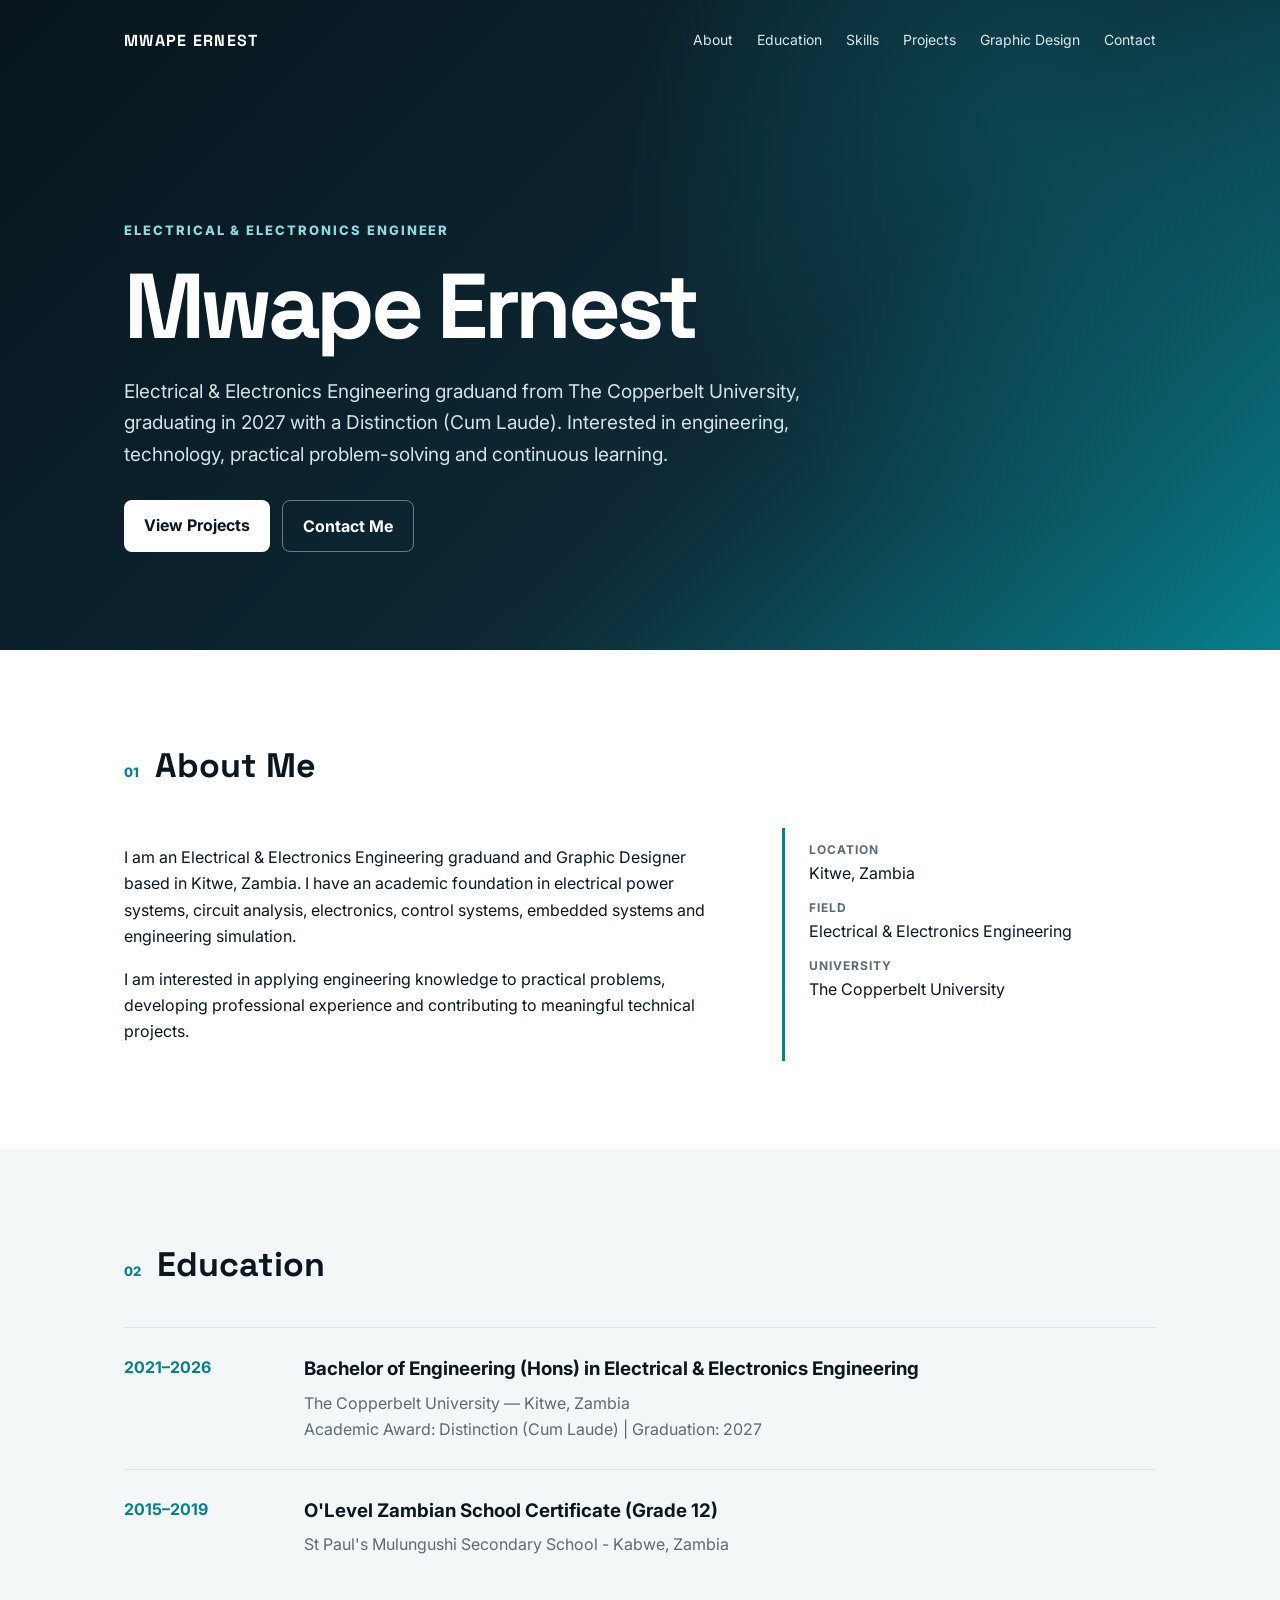
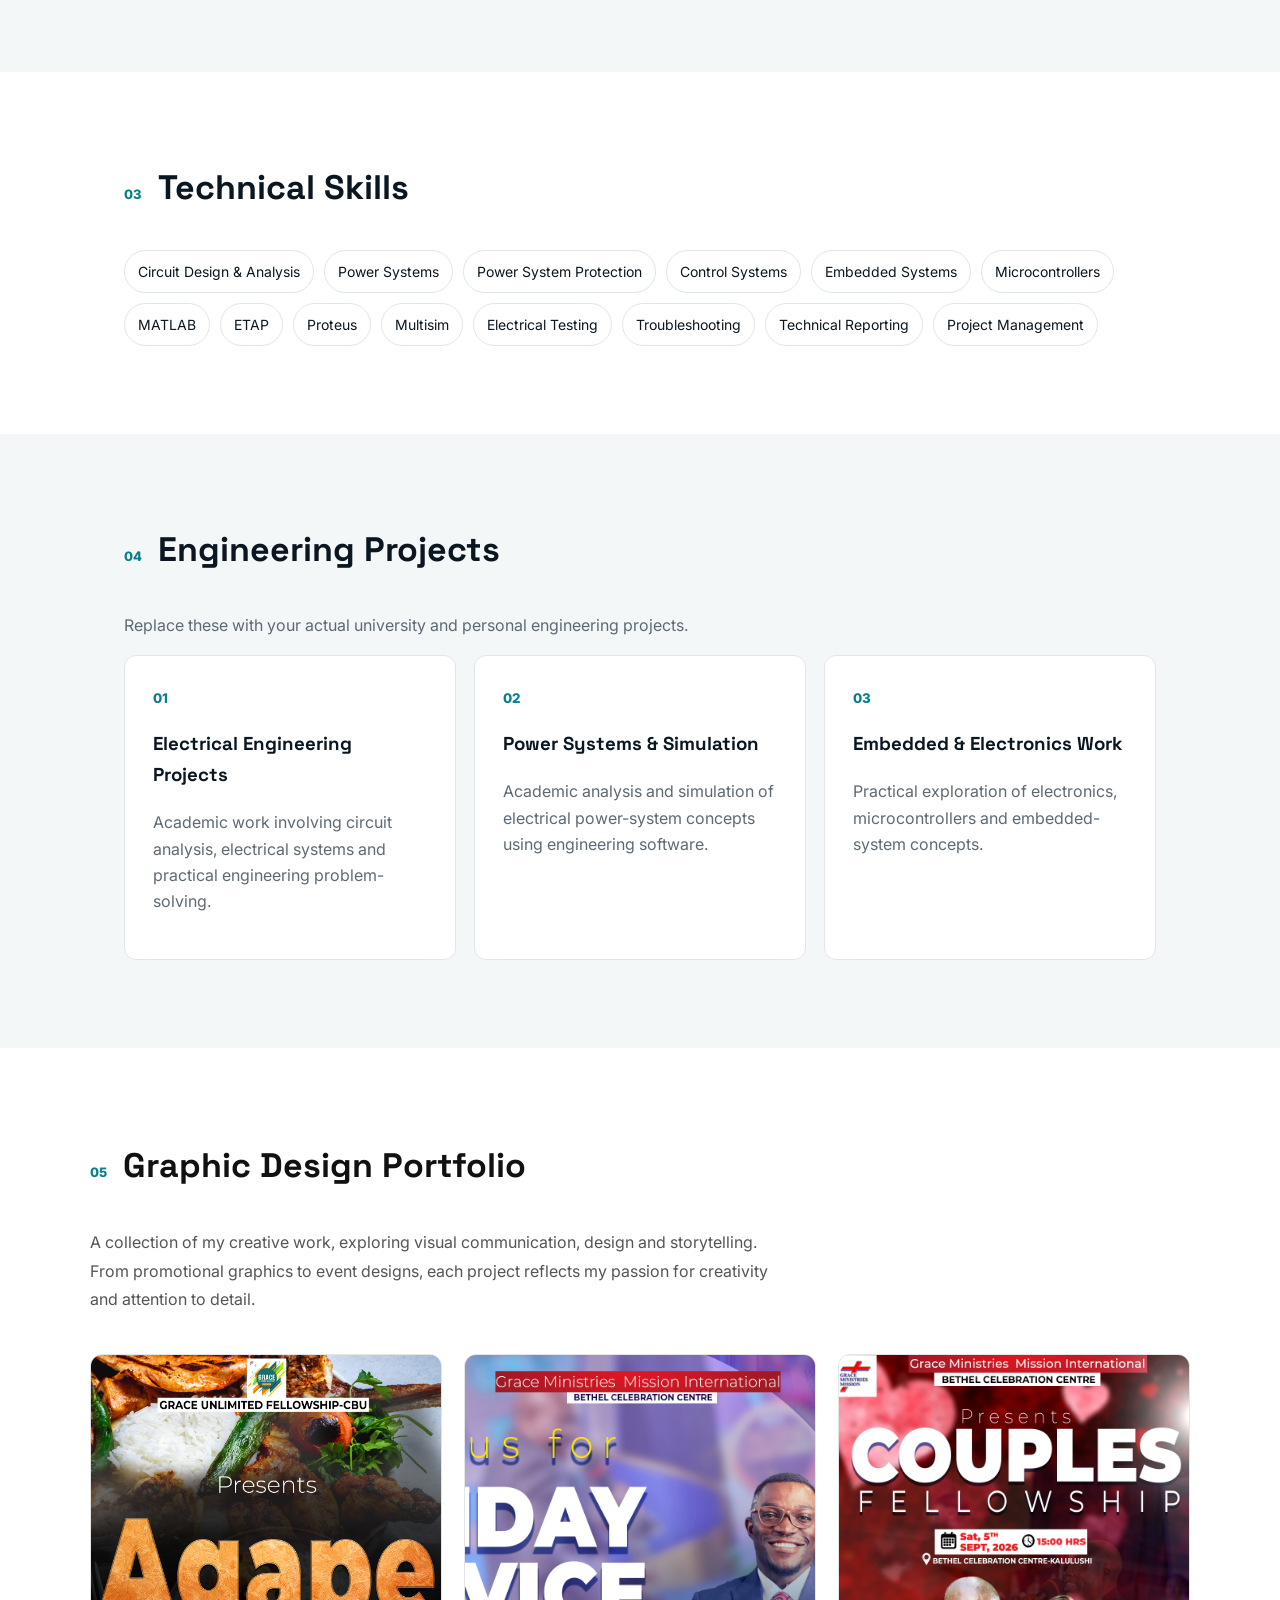
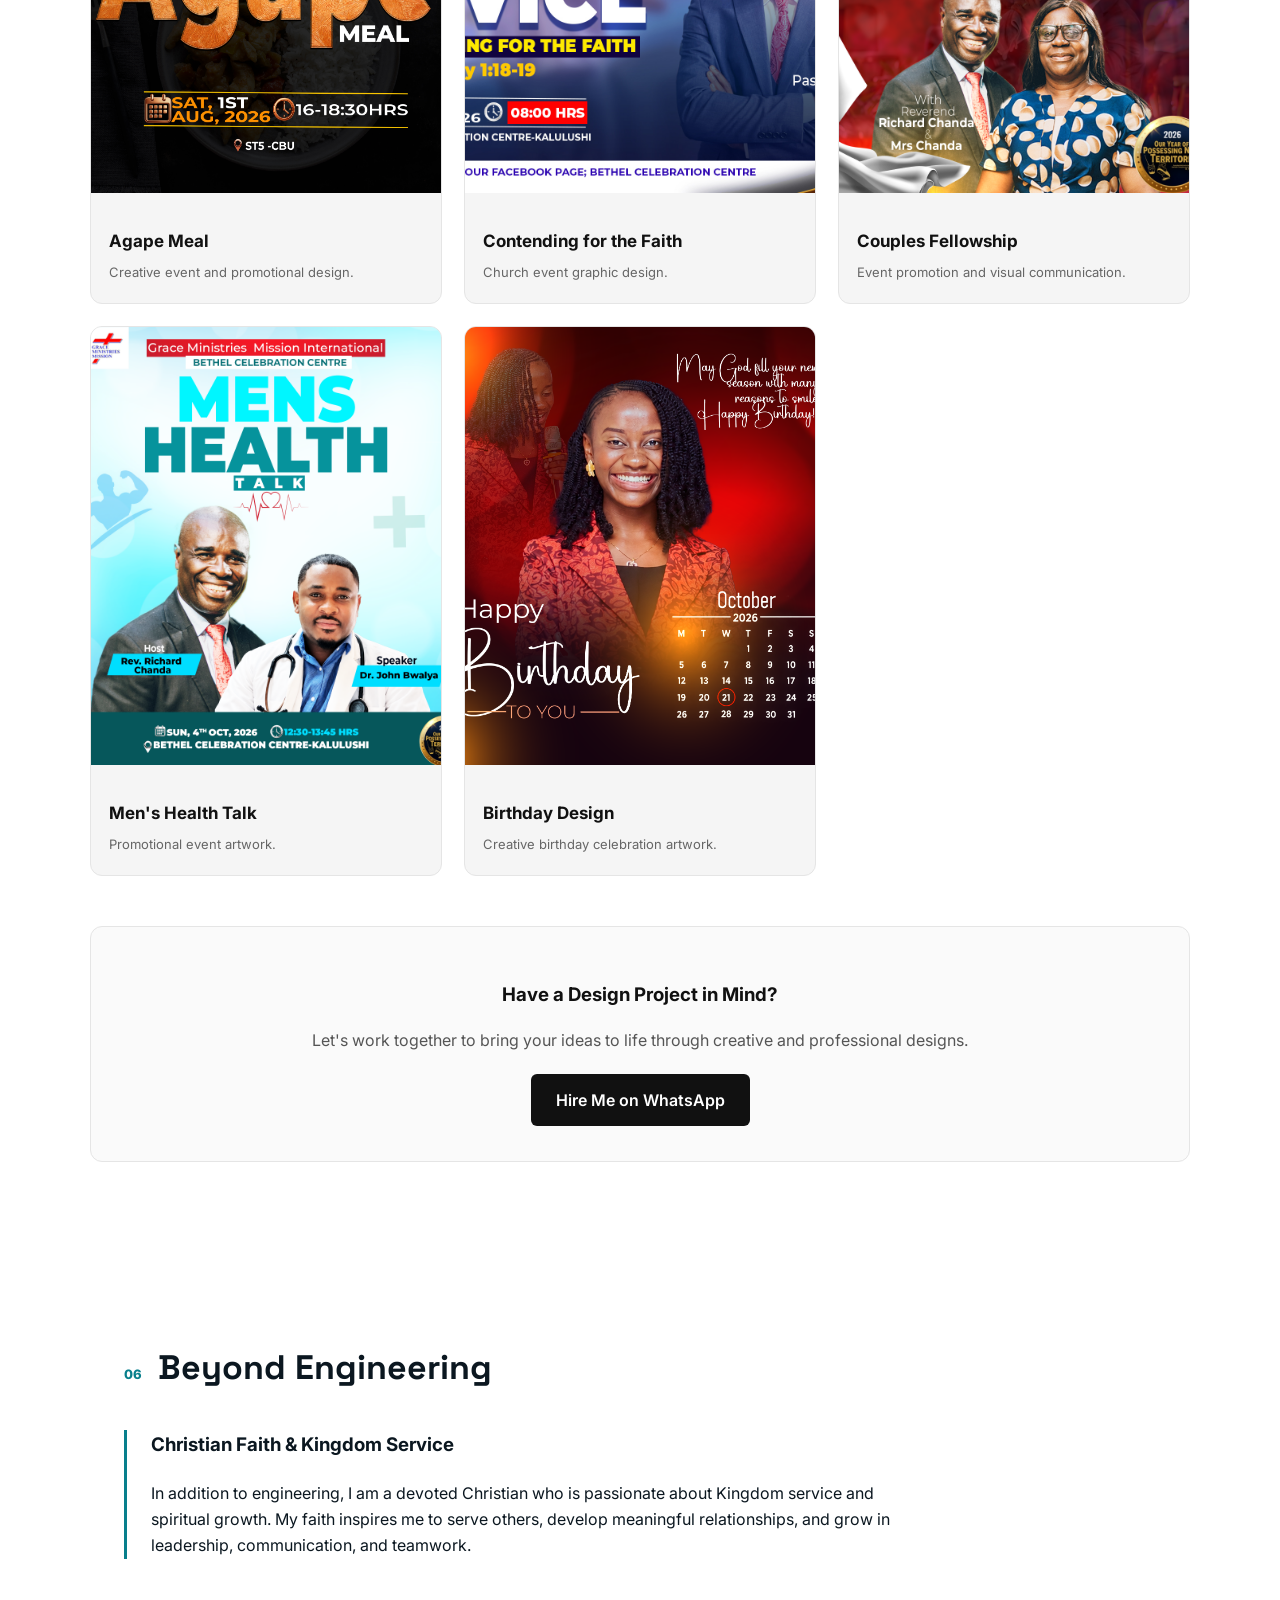
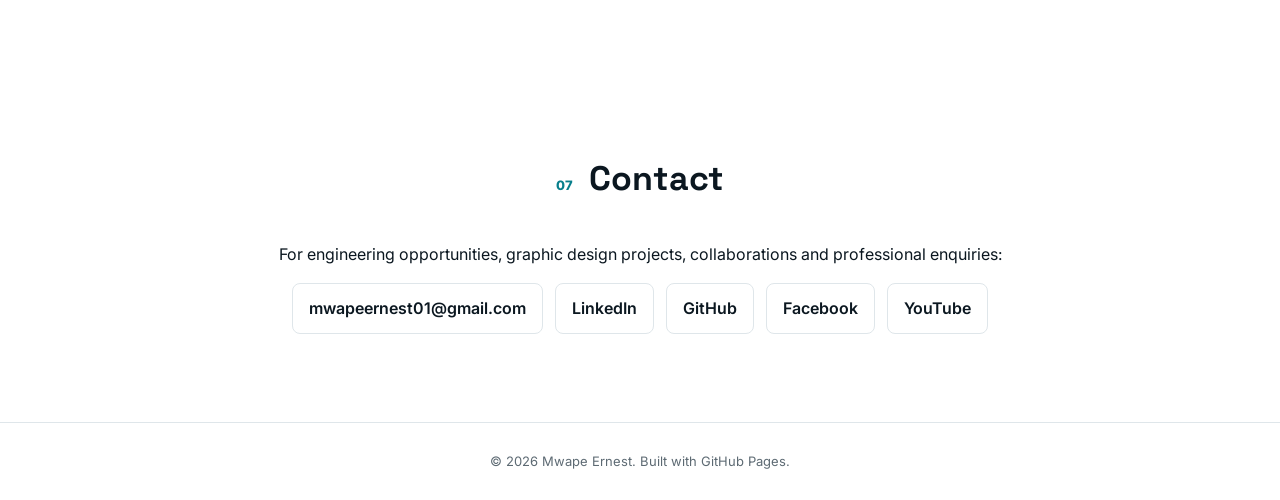
==== commit e3844c00: "Update index.html" ====
--- a/index.html
+++ b/index.html
@@ -379,82 +379,52 @@
 <div class="portfolio-gallery">
 
 <article class="portfolio-item">
-<a class="portfolio-image-link" href="images/portfolio/design-01.jpg" onclick="openPortfolioImage(event,this)">
-<img src="images/portfolio/design-01.jpg" alt="Graphic design project 01" loading="lazy">
+<a class="portfolio-image-link" href="images/portfolio/AGAPE%20MEAL.jpg" onclick="openPortfolioImage(event,this)">
+<img src="images/portfolio/AGAPE%20MEAL.jpg" alt="Agape Meal design" loading="lazy">
 </a>
 <div class="portfolio-caption">
-<h3>Design Project 01</h3>
-<p>Graphic design and visual communication.</p>
+<h3>Agape Meal</h3>
+<p>Creative event and promotional design.</p>
 </div>
 </article>
 
 <article class="portfolio-item">
-<a class="portfolio-image-link" href="images/portfolio/design-02.jpg" onclick="openPortfolioImage(event,this)">
-<img src="images/portfolio/design-02.jpg" alt="Graphic design project 02" loading="lazy">
+<a class="portfolio-image-link" href="images/portfolio/CONTENDING%20FOR%20THE%20FAITH.jpg" onclick="openPortfolioImage(event,this)">
+<img src="images/portfolio/CONTENDING%20FOR%20THE%20FAITH.jpg" alt="Contending for the Faith design" loading="lazy">
 </a>
 <div class="portfolio-caption">
-<h3>Design Project 02</h3>
-<p>Creative promotional design.</p>
+<h3>Contending for the Faith</h3>
+<p>Church event graphic design.</p>
 </div>
 </article>
 
 <article class="portfolio-item">
-<a class="portfolio-image-link" href="images/portfolio/design-03.jpg" onclick="openPortfolioImage(event,this)">
-<img src="images/portfolio/design-03.jpg" alt="Graphic design project 03" loading="lazy">
+<a class="portfolio-image-link" href="images/portfolio/COUPLES%20FELLOWSHIP.png" onclick="openPortfolioImage(event,this)">
+<img src="images/portfolio/COUPLES%20FELLOWSHIP.png" alt="Couples Fellowship design" loading="lazy">
 </a>
 <div class="portfolio-caption">
-<h3>Design Project 03</h3>
-<p>Creative artwork and layout.</p>
+<h3>Couples Fellowship</h3>
+<p>Event promotion and visual communication.</p>
 </div>
 </article>
 
 <article class="portfolio-item">
-<a class="portfolio-image-link" href="images/portfolio/design-04.jpg" onclick="openPortfolioImage(event,this)">
-<img src="images/portfolio/design-04.jpg" alt="Graphic design project 04" loading="lazy">
+<a class="portfolio-image-link" href="images/portfolio/MEN_S%20HEALTH%20TALK%20BCC%201.png" onclick="openPortfolioImage(event,this)">
+<img src="images/portfolio/MEN_S%20HEALTH%20TALK%20BCC%201.png" alt="Men's Health Talk design" loading="lazy">
 </a>
 <div class="portfolio-caption">
-<h3>Design Project 04</h3>
-<p>Promotional and advertising design.</p>
+<h3>Men's Health Talk</h3>
+<p>Promotional event artwork.</p>
 </div>
 </article>
 
 <article class="portfolio-item">
-<a class="portfolio-image-link" href="images/portfolio/design-05.jpg" onclick="openPortfolioImage(event,this)">
-<img src="images/portfolio/design-05.jpg" alt="Graphic design project 05" loading="lazy">
+<a class="portfolio-image-link" href="images/portfolio/NAPELI%20BD%204_090145.png" onclick="openPortfolioImage(event,this)">
+<img src="images/portfolio/NAPELI%20BD%204_090145.png" alt="Napeli birthday design" loading="lazy">
 </a>
 <div class="portfolio-caption">
-<h3>Design Project 05</h3>
-<p>Creative visual presentation.</p>
-</div>
-</article>
-
-<article class="portfolio-item">
-<a class="portfolio-image-link" href="images/portfolio/design-06.jpg" onclick="openPortfolioImage(event,this)">
-<img src="images/portfolio/design-06.jpg" alt="Graphic design project 06" loading="lazy">
-</a>
-<div class="portfolio-caption">
-<h3>Design Project 06</h3>
-<p>Digital graphic design.</p>
-</div>
-</article>
-
-<article class="portfolio-item">
-<a class="portfolio-image-link" href="images/portfolio/design-07.jpg" onclick="openPortfolioImage(event,this)">
-<img src="images/portfolio/design-07.jpg" alt="Graphic design project 07" loading="lazy">
-</a>
-<div class="portfolio-caption">
-<h3>Design Project 07</h3>
-<p>Creative design project.</p>
-</div>
-</article>
-
-<article class="portfolio-item">
-<a class="portfolio-image-link" href="images/portfolio/design-08.jpg" onclick="openPortfolioImage(event,this)">
-<img src="images/portfolio/design-08.jpg" alt="Graphic design project 08" loading="lazy">
-</a>
-<div class="portfolio-caption">
-<h3>Design Project 08</h3>
-<p>Visual design and composition.</p>
+<h3>Birthday Design</h3>
+<p>Creative birthday celebration artwork.</p>
 </div>
 </article>
 
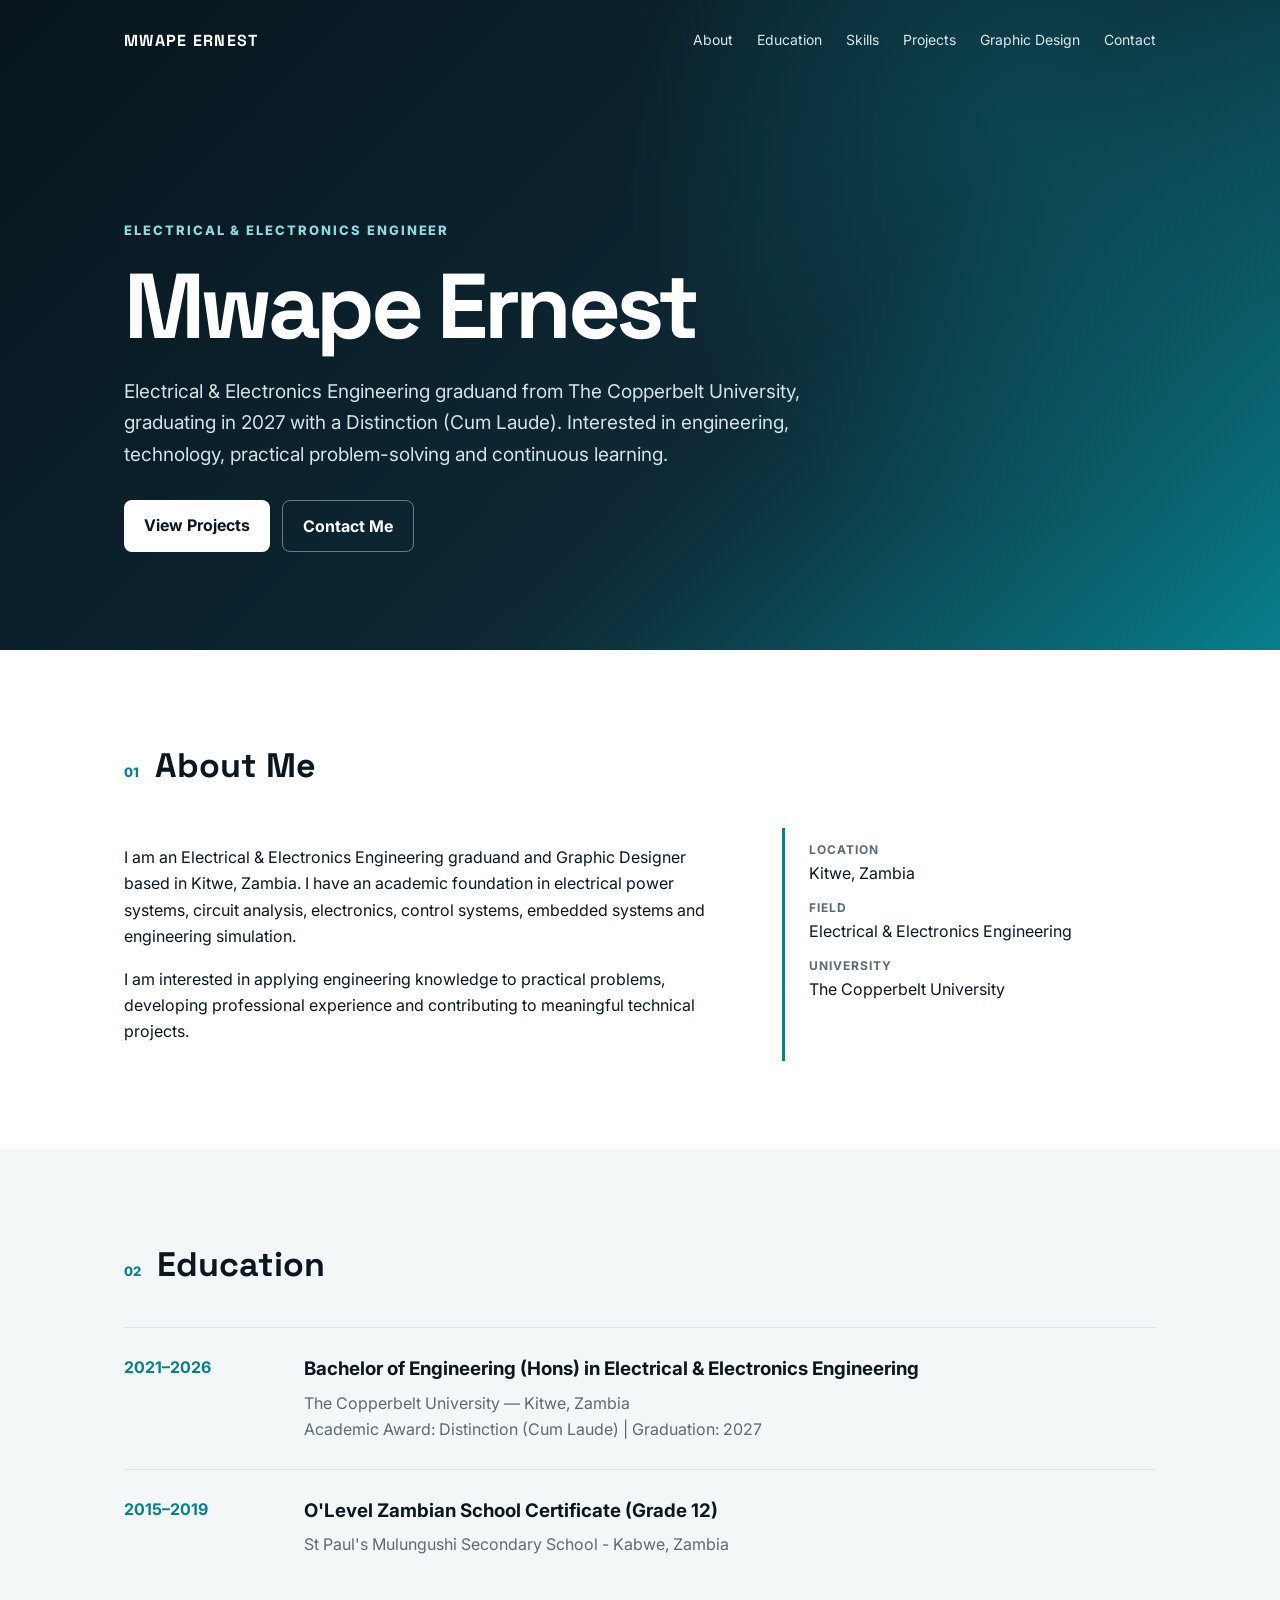
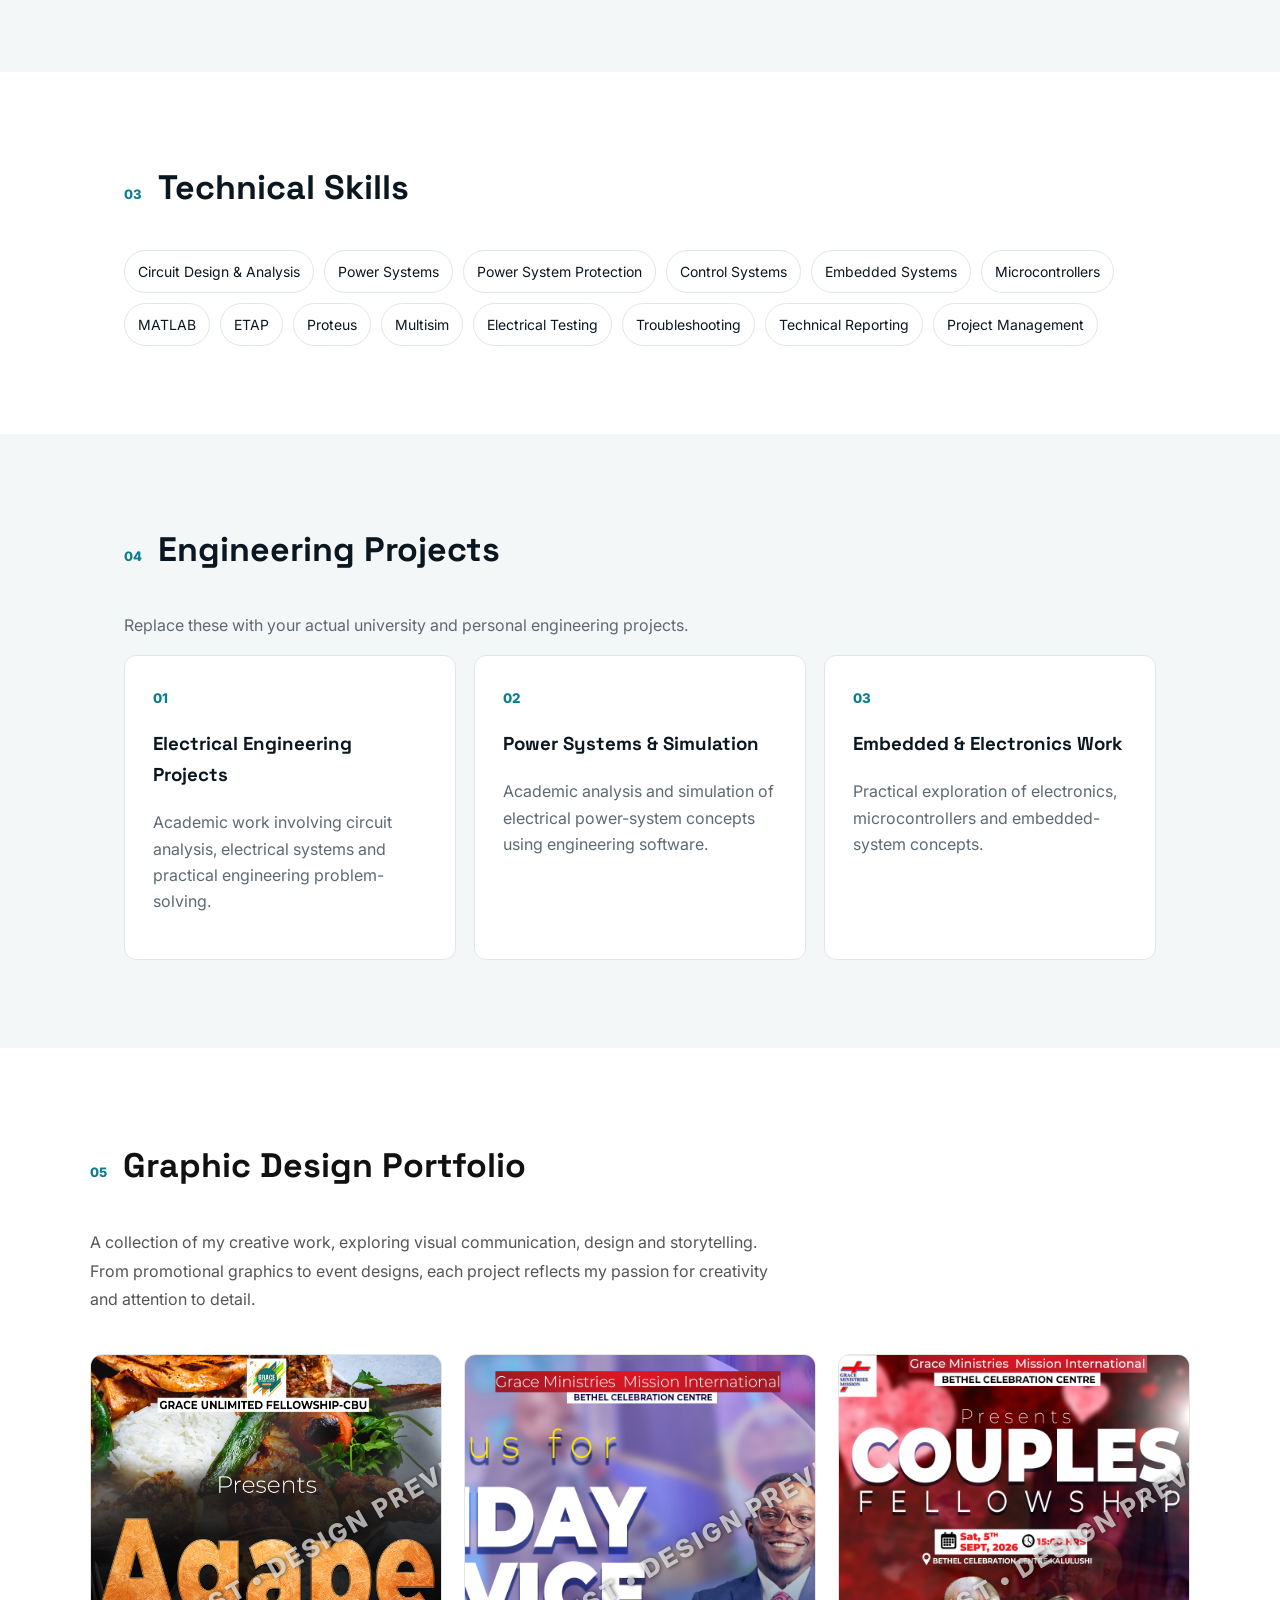
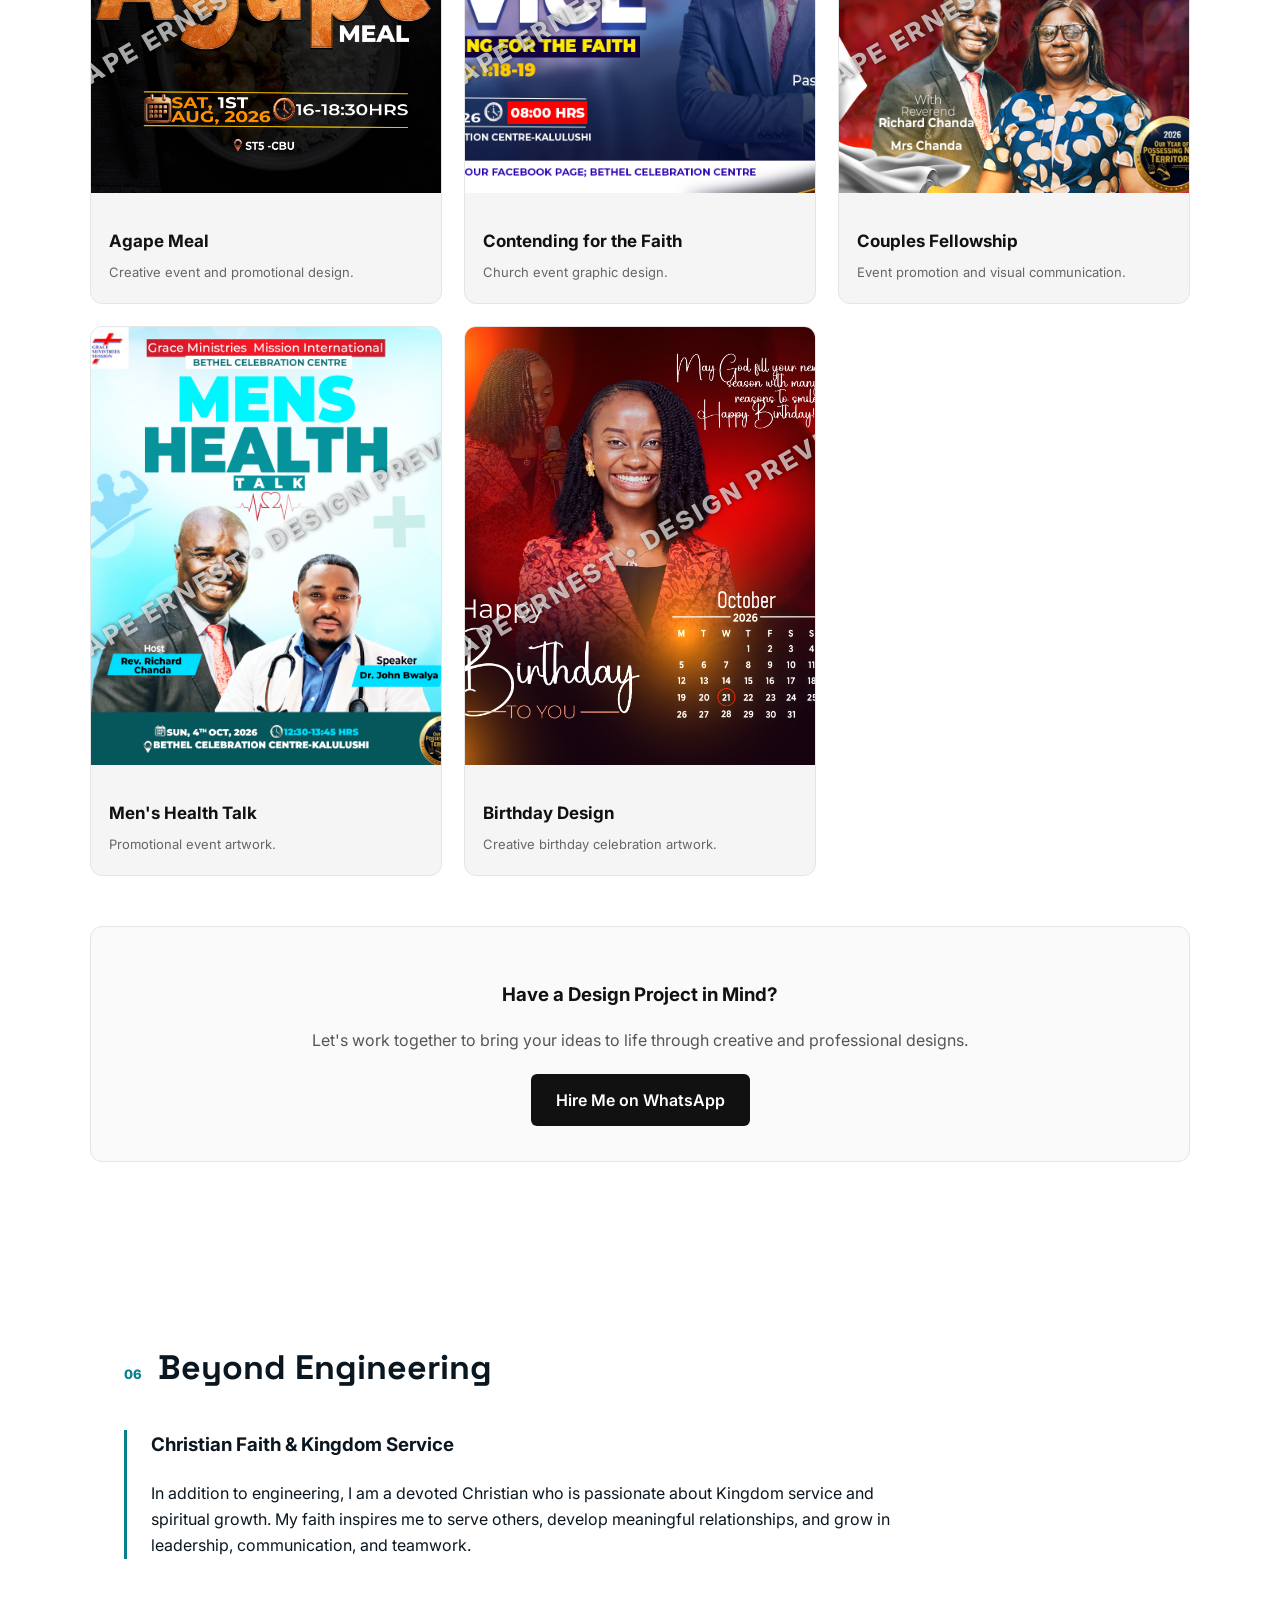
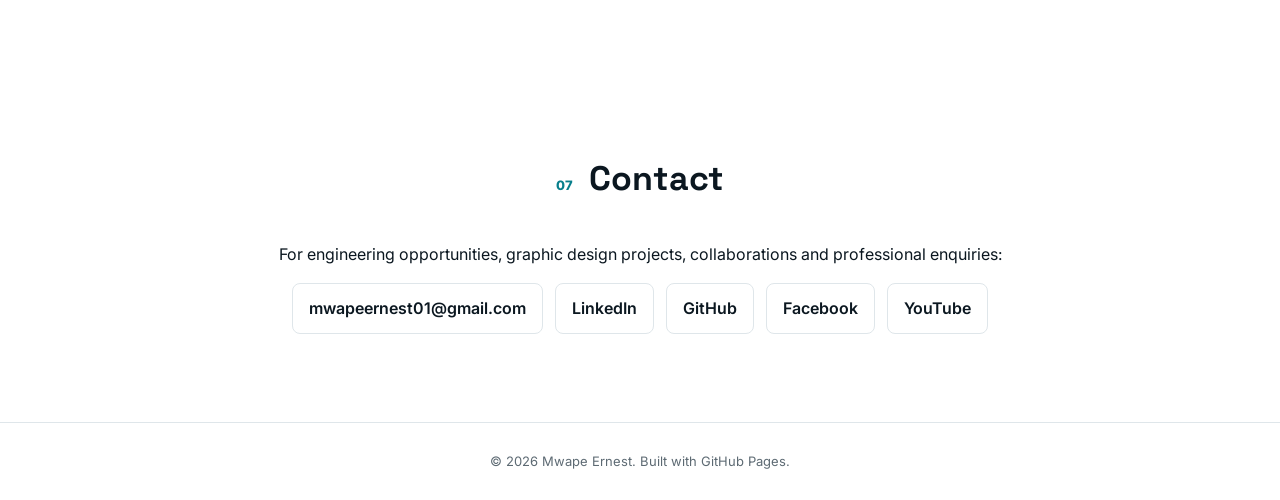
==== commit 58f43e17: "Update index.html" ====
--- a/index.html
+++ b/index.html
@@ -59,10 +59,28 @@
     border-color: #b8b8c2;
 }
 
+/* IMAGE LINK AND WATERMARK */
 .portfolio-image-link {
     display: block;
     overflow: hidden;
     cursor: zoom-in;
+    position: relative;
+}
+
+.portfolio-image-link::after {
+    content: "MWAPE ERNEST • DESIGN PREVIEW";
+    position: absolute;
+    top: 50%;
+    left: 50%;
+    transform: translate(-50%, -50%) rotate(-30deg);
+    color: rgba(255, 255, 255, 0.65);
+    font-size: clamp(14px, 2vw, 25px);
+    font-weight: 800;
+    letter-spacing: 3px;
+    white-space: nowrap;
+    text-shadow: 1px 1px 4px rgba(0, 0, 0, 0.6);
+    pointer-events: none;
+    z-index: 2;
 }
 
 .portfolio-item img {
@@ -128,7 +146,7 @@
     background: #333333;
 }
 
-/* Image enlargement overlay */
+/* IMAGE ENLARGEMENT OVERLAY */
 .portfolio-lightbox {
     display: none;
     position: fixed;
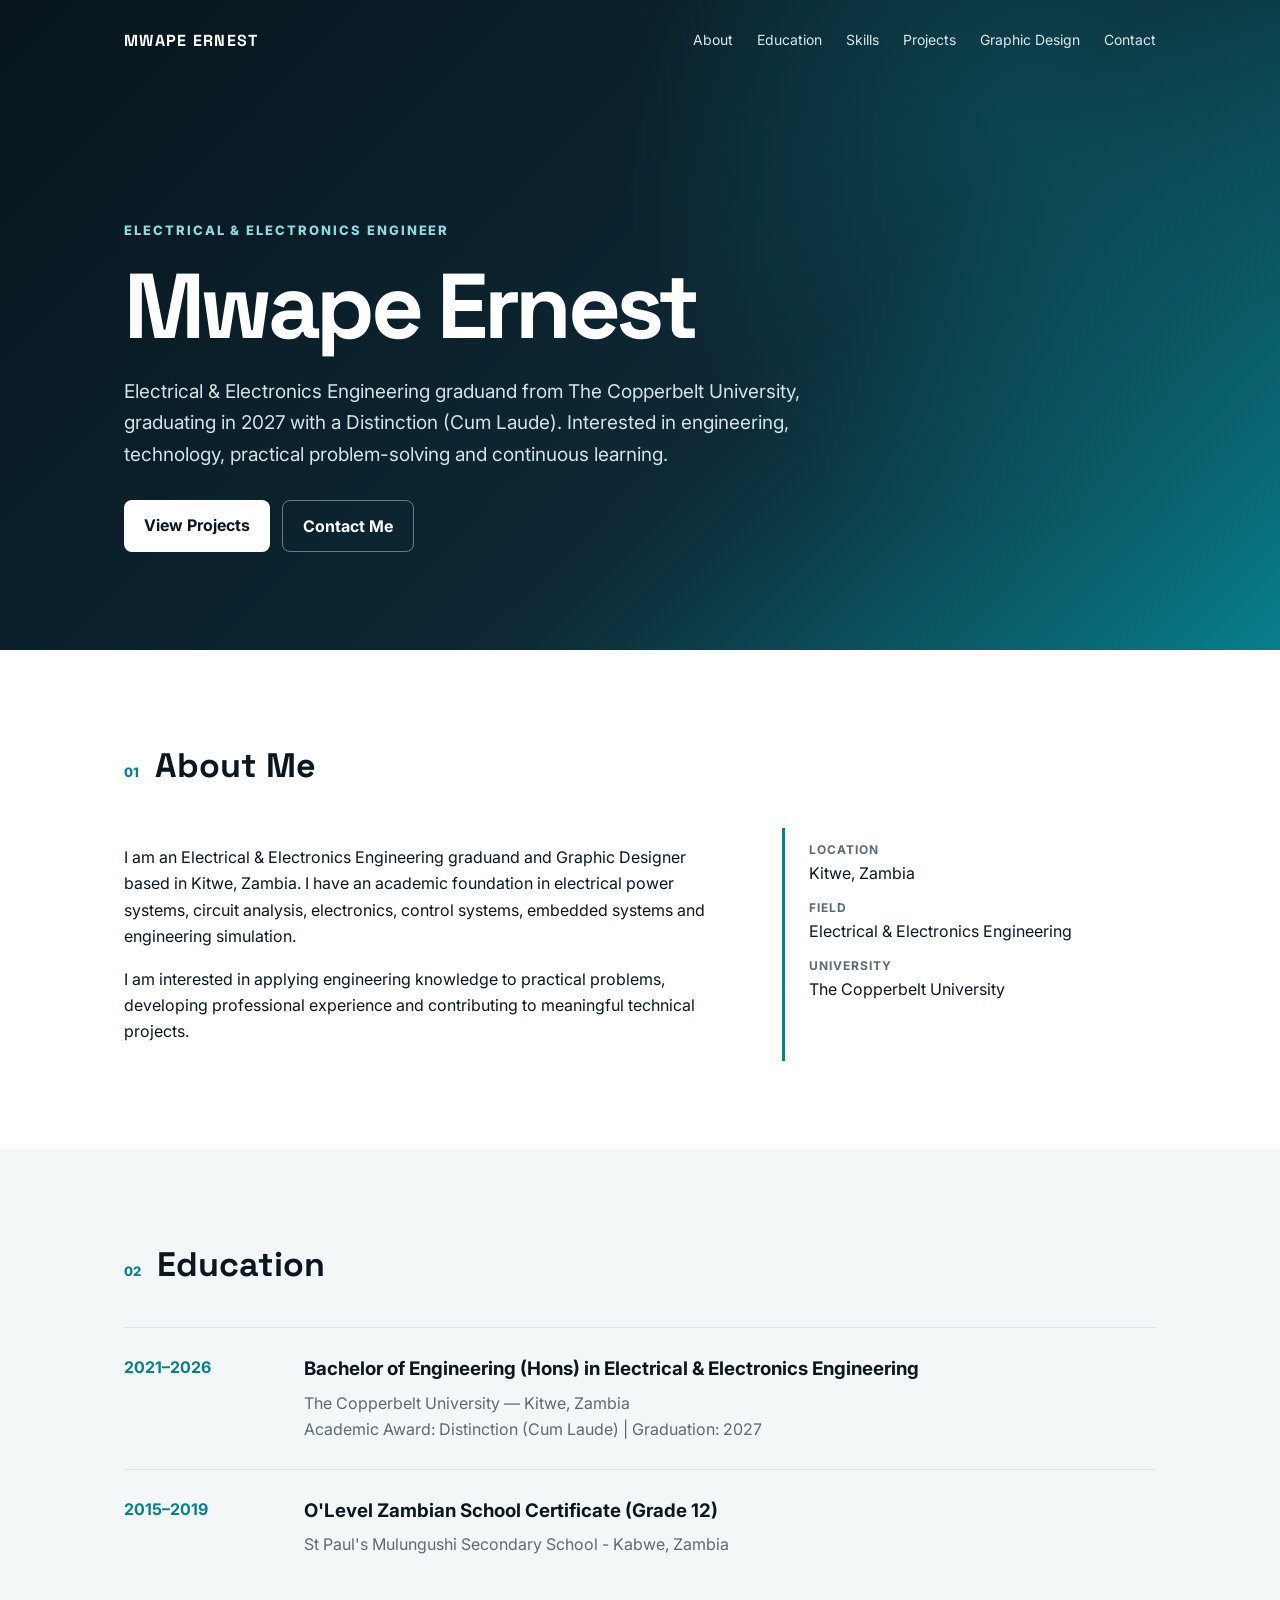
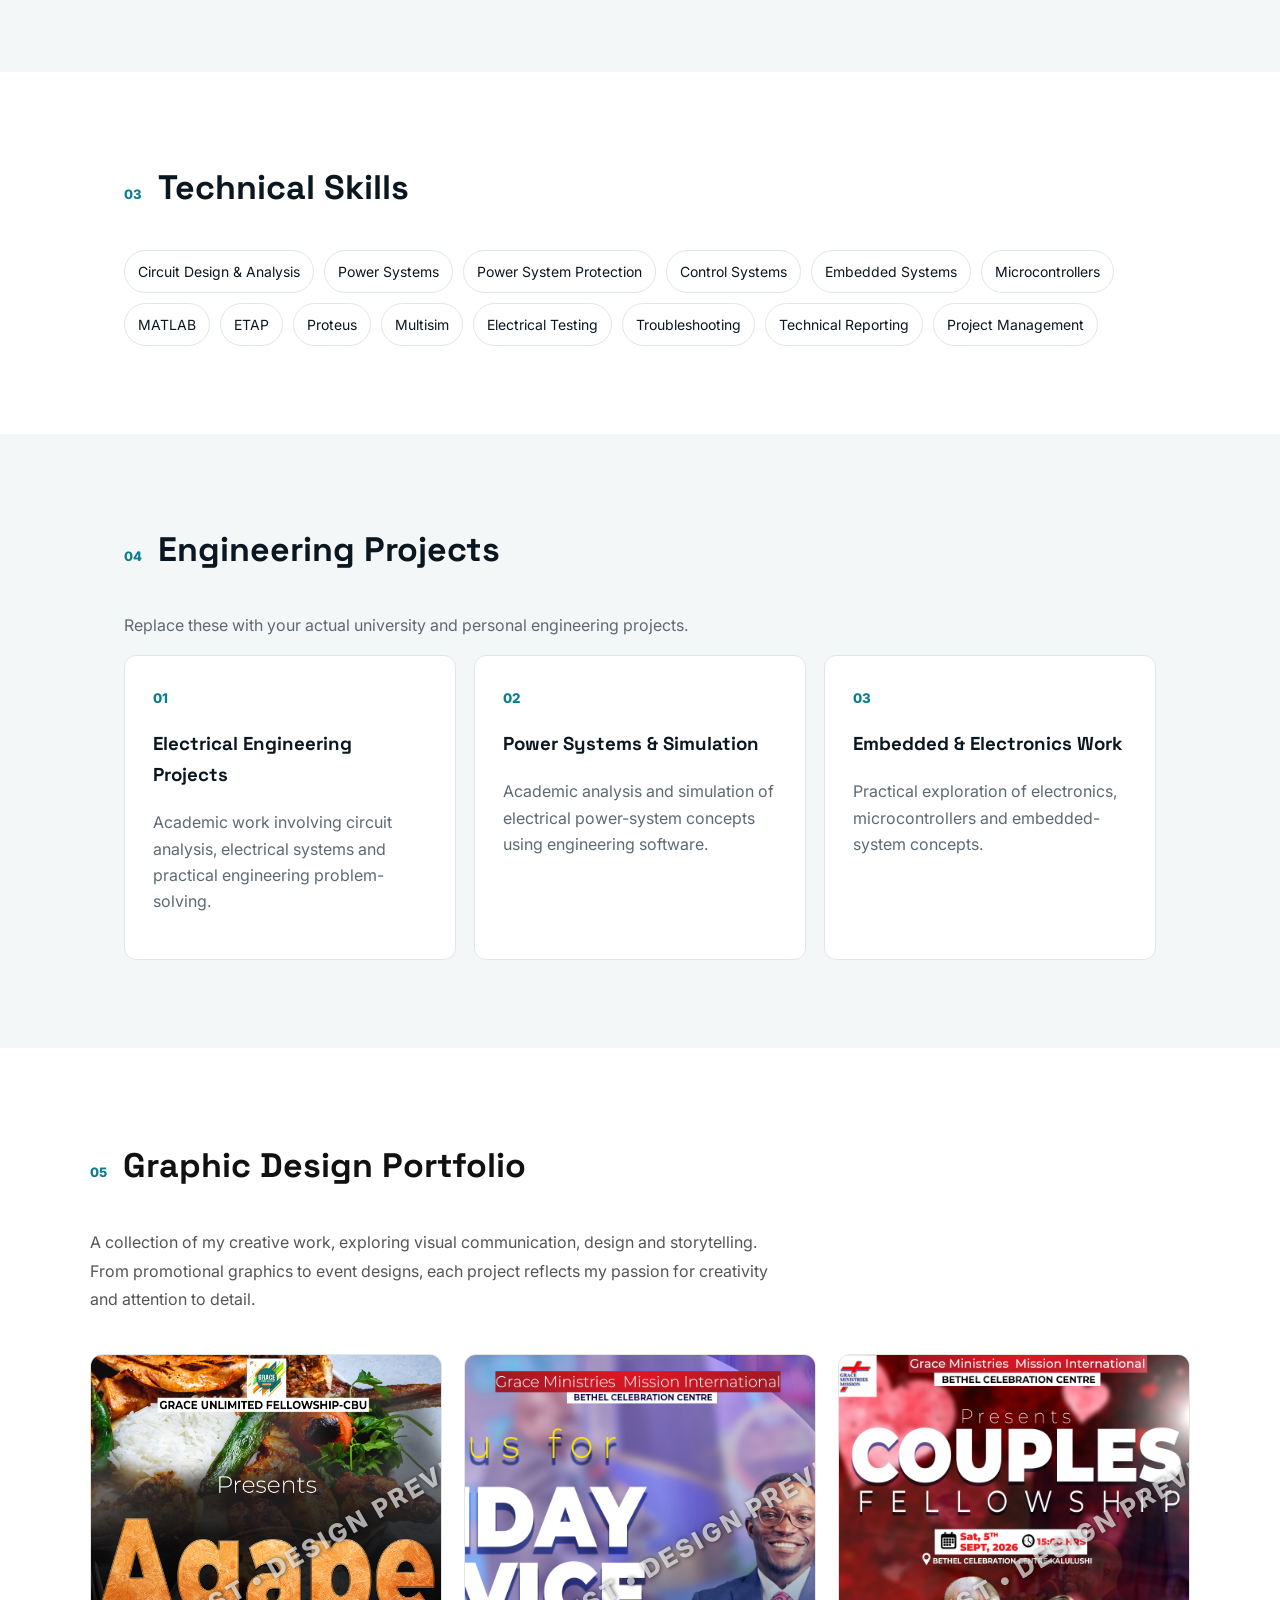
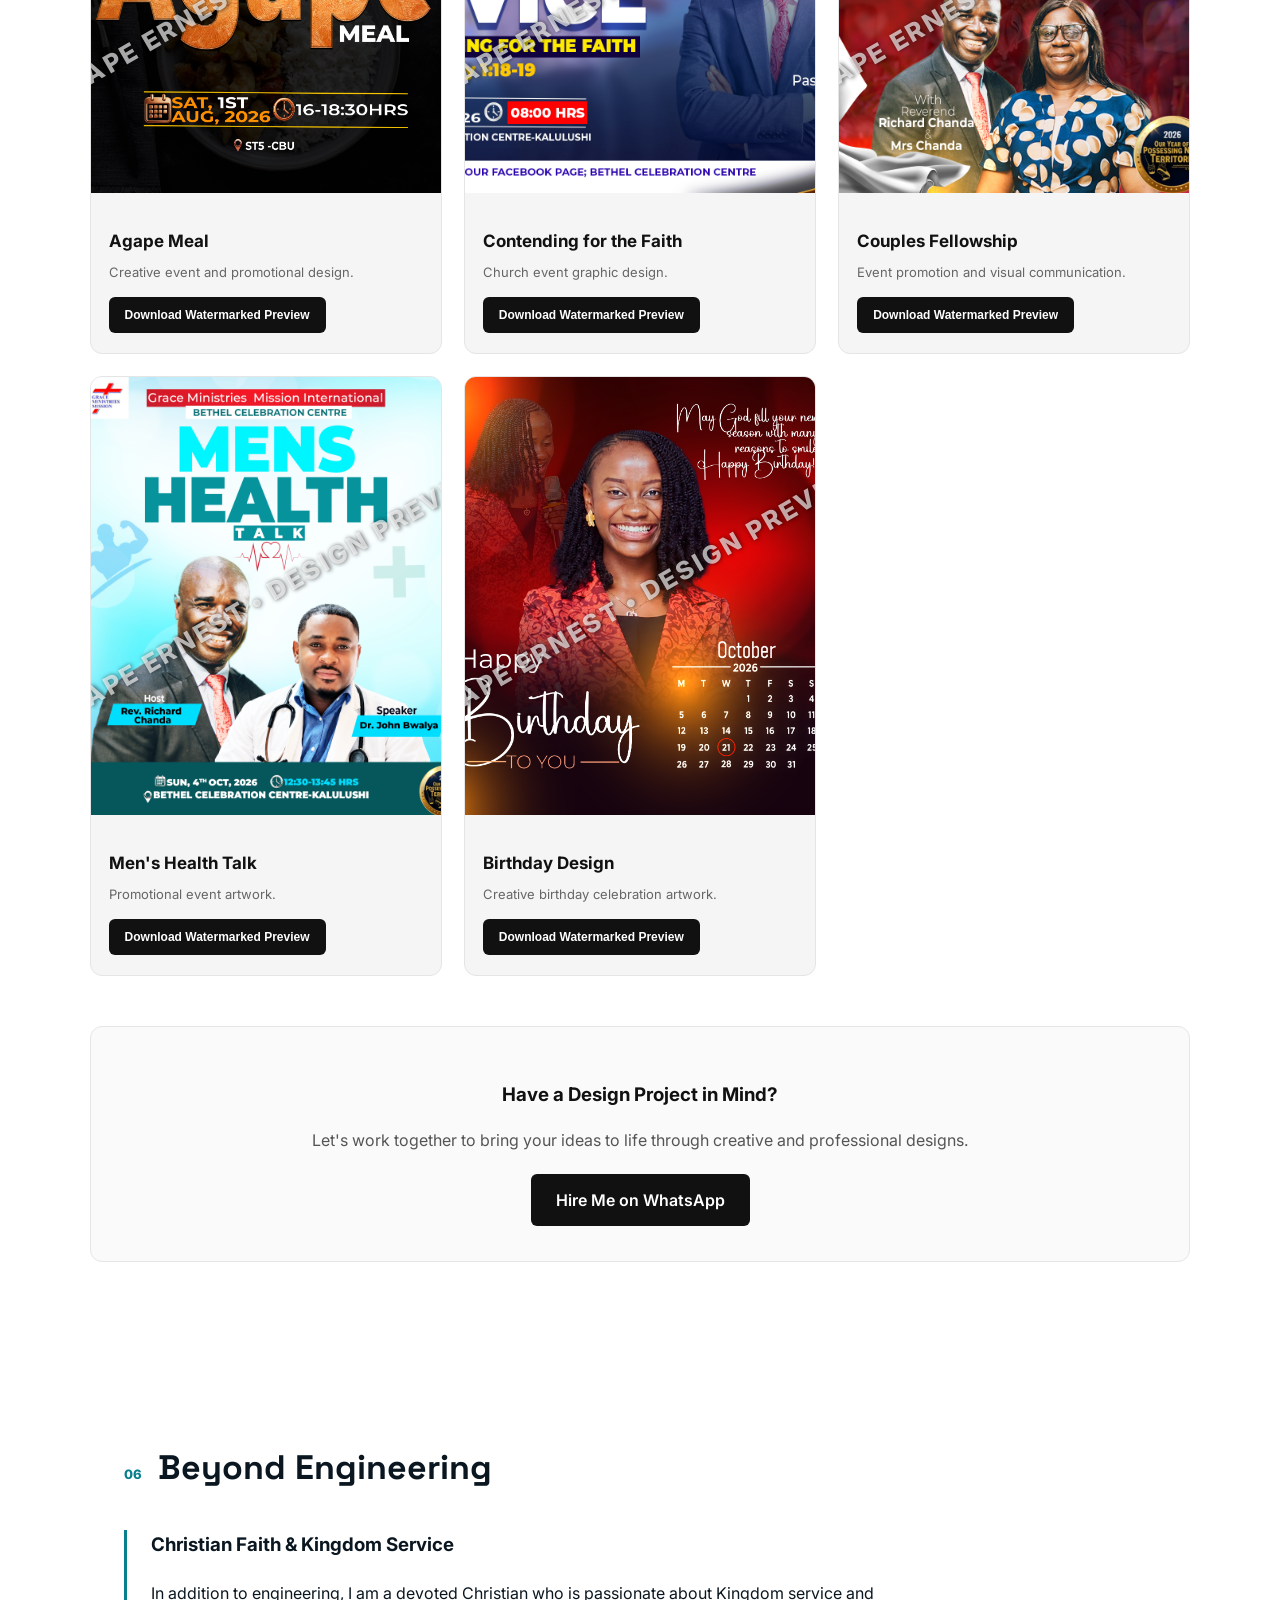
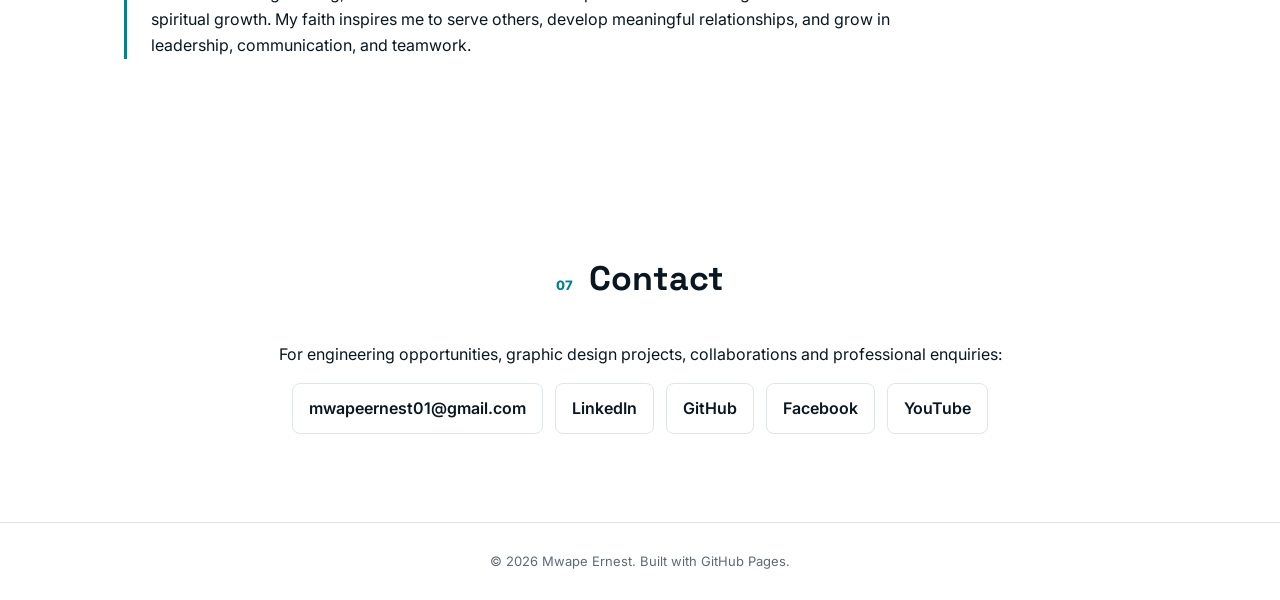
==== commit 9da3ca66: "Update index.html" ====
--- a/index.html
+++ b/index.html
@@ -59,7 +59,7 @@
     border-color: #b8b8c2;
 }
 
-/* IMAGE LINK AND WATERMARK */
+/* IMAGE LINK AND VISIBLE WATERMARK */
 .portfolio-image-link {
     display: block;
     overflow: hidden;
@@ -110,6 +110,32 @@
     font-size: 13px;
     line-height: 1.6;
     margin: 0;
+}
+
+/* WATERMARKED DOWNLOAD BUTTON */
+.download-preview {
+    display: inline-block;
+    margin-top: 14px;
+    padding: 11px 16px;
+    background: #111111;
+    color: #ffffff;
+    border: none;
+    border-radius: 6px;
+    font-size: 12px;
+    font-weight: 600;
+    cursor: pointer;
+    transition: background 0.3s ease, transform 0.3s ease;
+}
+
+.download-preview:hover {
+    background: #444444;
+    transform: translateY(-2px);
+}
+
+.download-preview:disabled {
+    opacity: 0.6;
+    cursor: wait;
+    transform: none;
 }
 
 .portfolio-cta {
@@ -403,6 +429,7 @@
 <div class="portfolio-caption">
 <h3>Agape Meal</h3>
 <p>Creative event and promotional design.</p>
+<button type="button" class="download-preview" data-image="images/portfolio/AGAPE%20MEAL.jpg" data-filename="Agape-Meal-Preview.jpg">Download Watermarked Preview</button>
 </div>
 </article>
 
@@ -413,6 +440,7 @@
 <div class="portfolio-caption">
 <h3>Contending for the Faith</h3>
 <p>Church event graphic design.</p>
+<button type="button" class="download-preview" data-image="images/portfolio/CONTENDING%20FOR%20THE%20FAITH.jpg" data-filename="Contending-for-the-Faith-Preview.jpg">Download Watermarked Preview</button>
 </div>
 </article>
 
@@ -423,6 +451,7 @@
 <div class="portfolio-caption">
 <h3>Couples Fellowship</h3>
 <p>Event promotion and visual communication.</p>
+<button type="button" class="download-preview" data-image="images/portfolio/COUPLES%20FELLOWSHIP.png" data-filename="Couples-Fellowship-Preview.png">Download Watermarked Preview</button>
 </div>
 </article>
 
@@ -433,6 +462,7 @@
 <div class="portfolio-caption">
 <h3>Men's Health Talk</h3>
 <p>Promotional event artwork.</p>
+<button type="button" class="download-preview" data-image="images/portfolio/MEN_S%20HEALTH%20TALK%20BCC%201.png" data-filename="Mens-Health-Talk-Preview.png">Download Watermarked Preview</button>
 </div>
 </article>
 
@@ -443,6 +473,7 @@
 <div class="portfolio-caption">
 <h3>Birthday Design</h3>
 <p>Creative birthday celebration artwork.</p>
+<button type="button" class="download-preview" data-image="images/portfolio/NAPELI%20BD%204_090145.png" data-filename="Birthday-Design-Preview.png">Download Watermarked Preview</button>
 </div>
 </article>
 
@@ -507,7 +538,7 @@
 © 2026 Mwape Ernest. Built with GitHub Pages.
 </footer>
 
-<!-- PORTFOLIO IMAGE JAVASCRIPT -->
+<!-- PORTFOLIO IMAGE AND WATERMARK JAVASCRIPT -->
 <script>
 function openPortfolioImage(event, link) {
     event.preventDefault();
@@ -534,6 +565,113 @@
         closePortfolioImage();
     }
 });
+
+/* GENERATE AND DOWNLOAD WATERMARKED IMAGE */
+document.querySelectorAll(".download-preview").forEach(button => {
+
+    button.addEventListener("click", async function() {
+
+        const imagePath = this.dataset.image;
+        const fileName = this.dataset.filename;
+
+        const originalText = this.textContent;
+        this.textContent = "Preparing image...";
+        this.disabled = true;
+
+        try {
+            const image = new Image();
+
+            // Load the image from the same website
+            image.src = imagePath;
+
+            await new Promise((resolve, reject) => {
+                image.onload = resolve;
+                image.onerror = () => reject(
+                    new Error("The portfolio image could not be loaded.")
+                );
+            });
+
+            // Create canvas using original image dimensions
+            const canvas = document.createElement("canvas");
+            const ctx = canvas.getContext("2d");
+
+            canvas.width = image.naturalWidth;
+            canvas.height = image.naturalHeight;
+
+            // Draw the original image
+            ctx.drawImage(image, 0, 0, canvas.width, canvas.height);
+
+            // Calculate watermark size
+            const fontSize = Math.max(
+                18,
+                Math.round(canvas.width * 0.035)
+            );
+
+            const watermark = "MWAPE ERNEST • DESIGN PREVIEW";
+
+            // Draw watermark
+            ctx.save();
+
+            ctx.translate(
+                canvas.width / 2,
+                canvas.height / 2
+            );
+
+            ctx.rotate(-30 * Math.PI / 180);
+
+            ctx.font = `bold ${fontSize}px Arial`;
+            ctx.textAlign = "center";
+            ctx.textBaseline = "middle";
+
+            ctx.fillStyle = "rgba(255,255,255,0.65)";
+            ctx.strokeStyle = "rgba(0,0,0,0.55)";
+            ctx.lineWidth = Math.max(2, fontSize * 0.08);
+
+            ctx.strokeText(watermark, 0, 0);
+            ctx.fillText(watermark, 0, 0);
+
+            ctx.restore();
+
+            // Preserve PNG format for PNG files and JPEG for JPG files
+            const isPNG = fileName.toLowerCase().endsWith(".png");
+            const imageType = isPNG ? "image/png" : "image/jpeg";
+
+            // Convert canvas into a downloadable image
+            const blob = await new Promise((resolve, reject) => {
+                canvas.toBlob(result => {
+                    if (result) {
+                        resolve(result);
+                    } else {
+                        reject(new Error("Image generation failed."));
+                    }
+                }, imageType, 0.92);
+            });
+
+            // Create download link
+            const downloadURL = URL.createObjectURL(blob);
+            const link = document.createElement("a");
+
+            link.href = downloadURL;
+            link.download = fileName;
+
+            document.body.appendChild(link);
+            link.click();
+            link.remove();
+
+            // Release temporary download URL after the browser has started downloading
+            setTimeout(() => URL.revokeObjectURL(downloadURL), 1000);
+
+        } catch (error) {
+            console.error("Watermark download error:", error);
+            alert("Sorry, the watermarked image could not be generated. Please try again.");
+        } finally {
+            this.textContent = originalText;
+            this.disabled = false;
+        }
+
+    });
+
+});
 </script>
 
 </body>
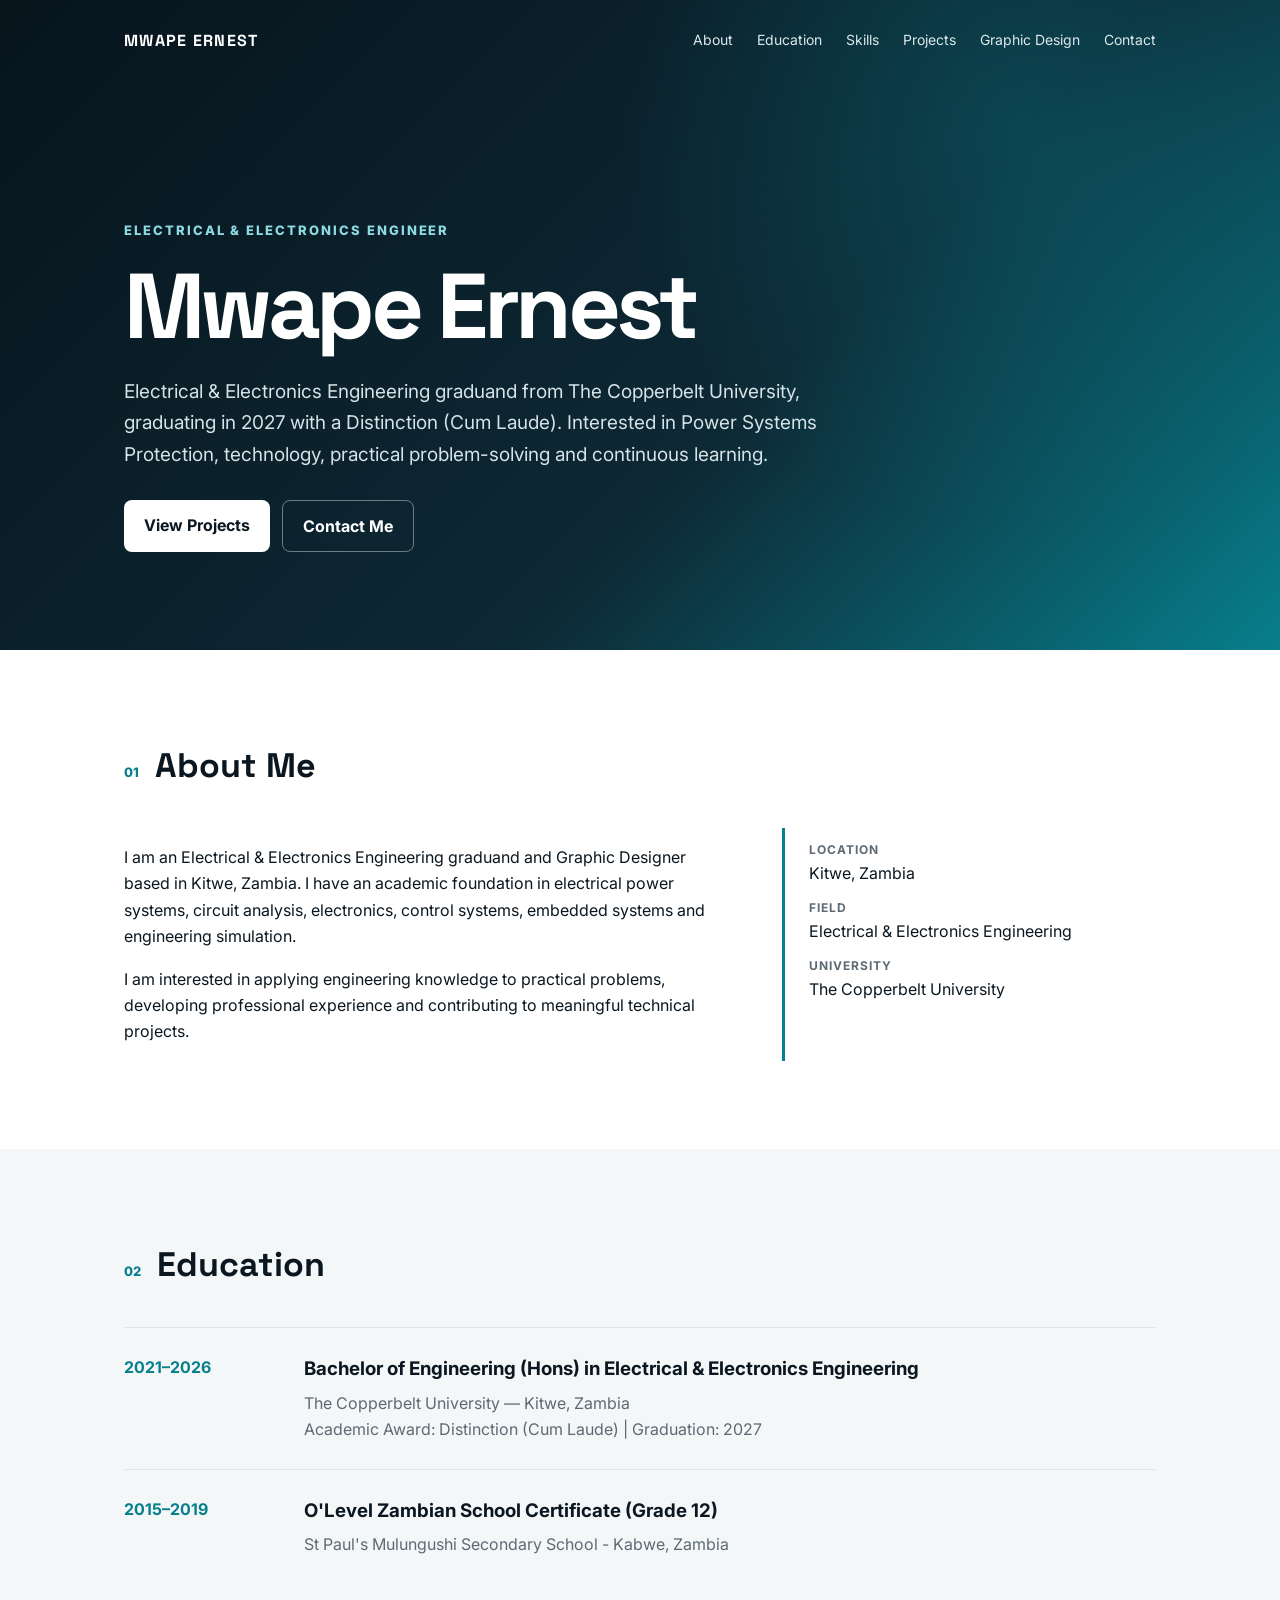
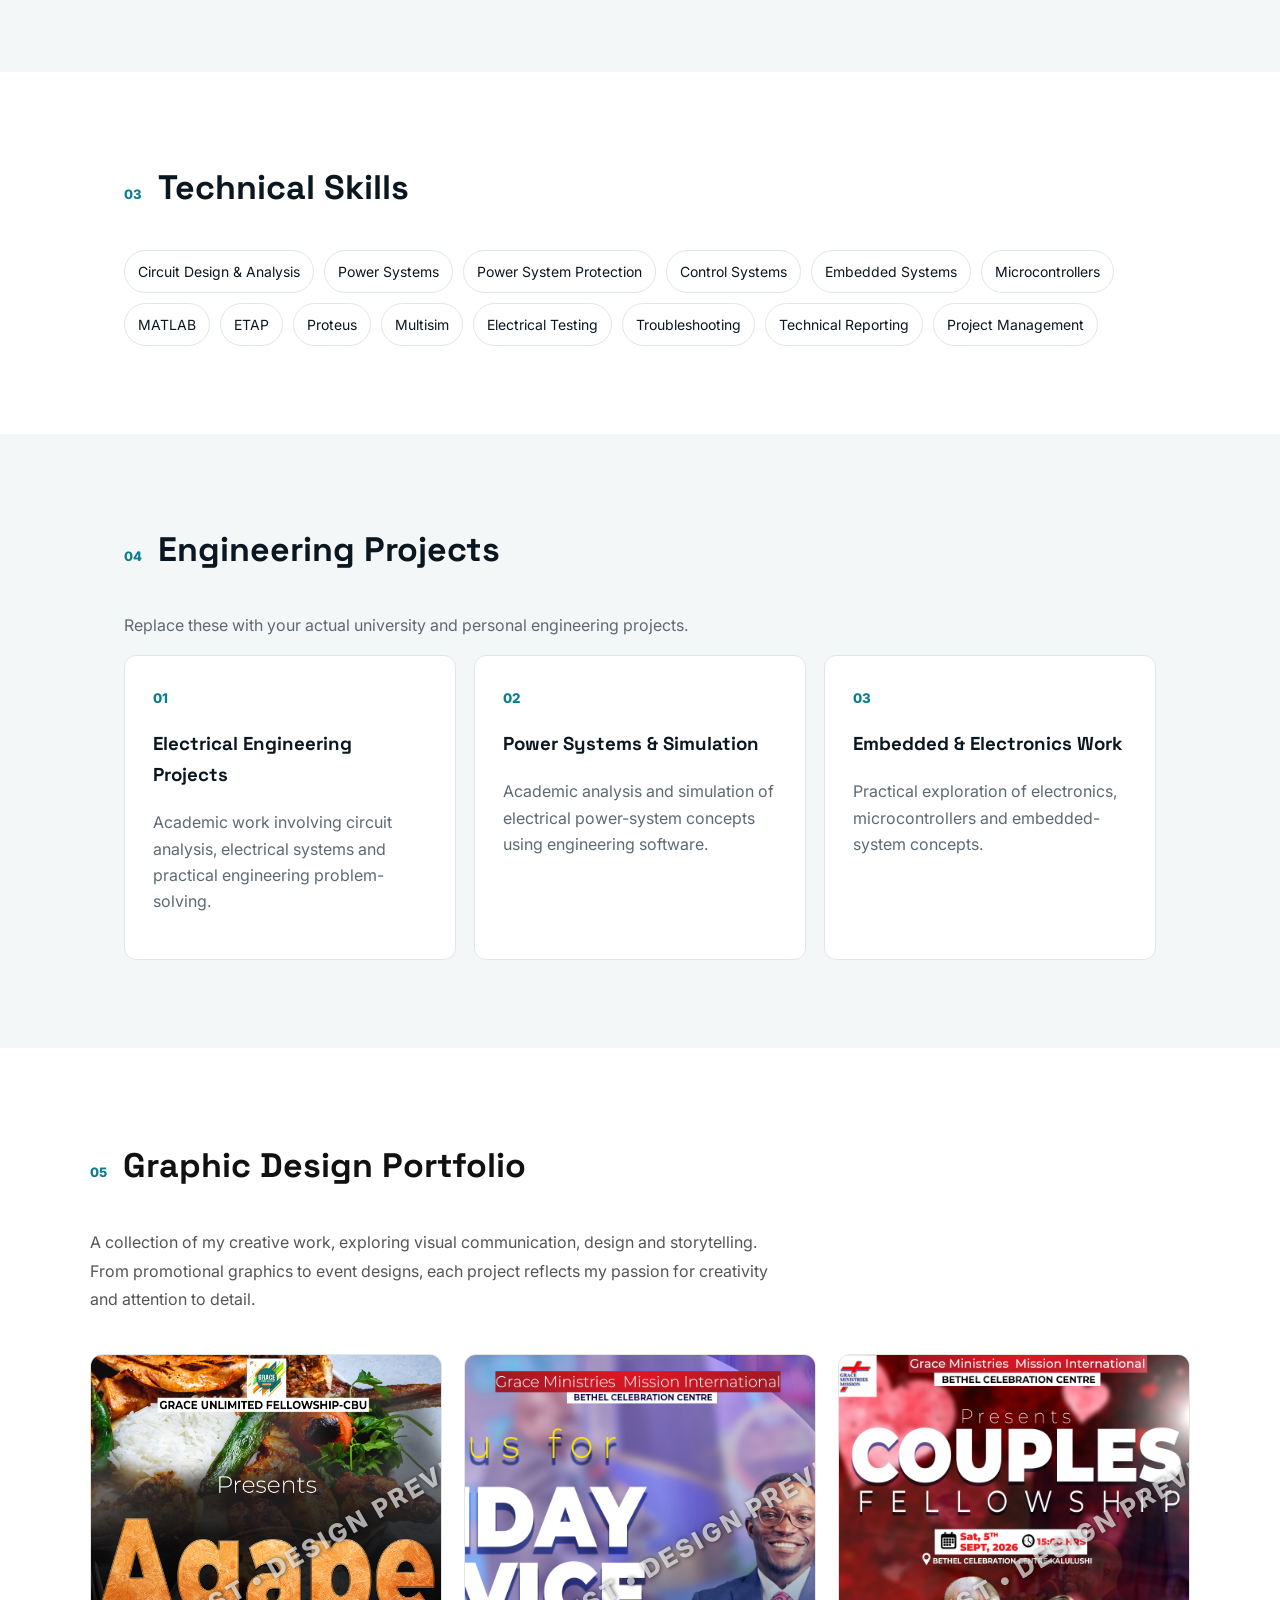
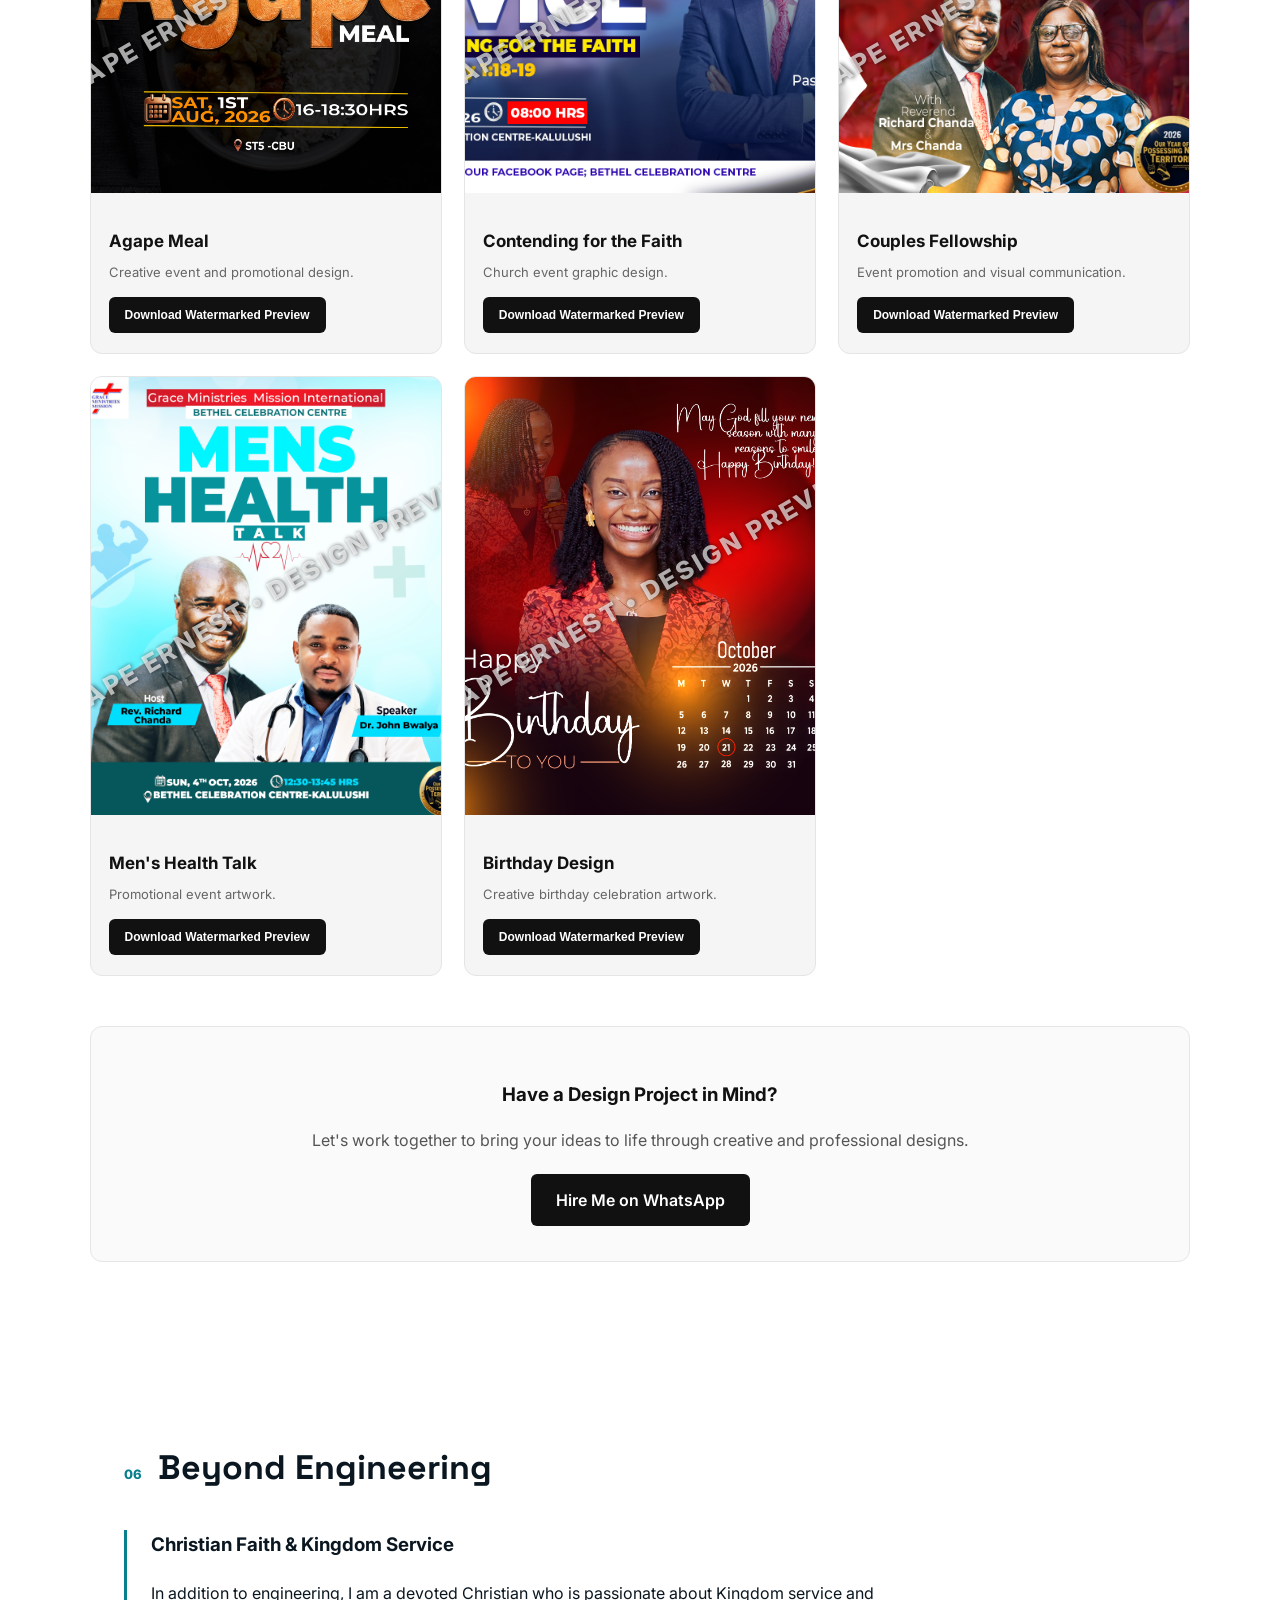
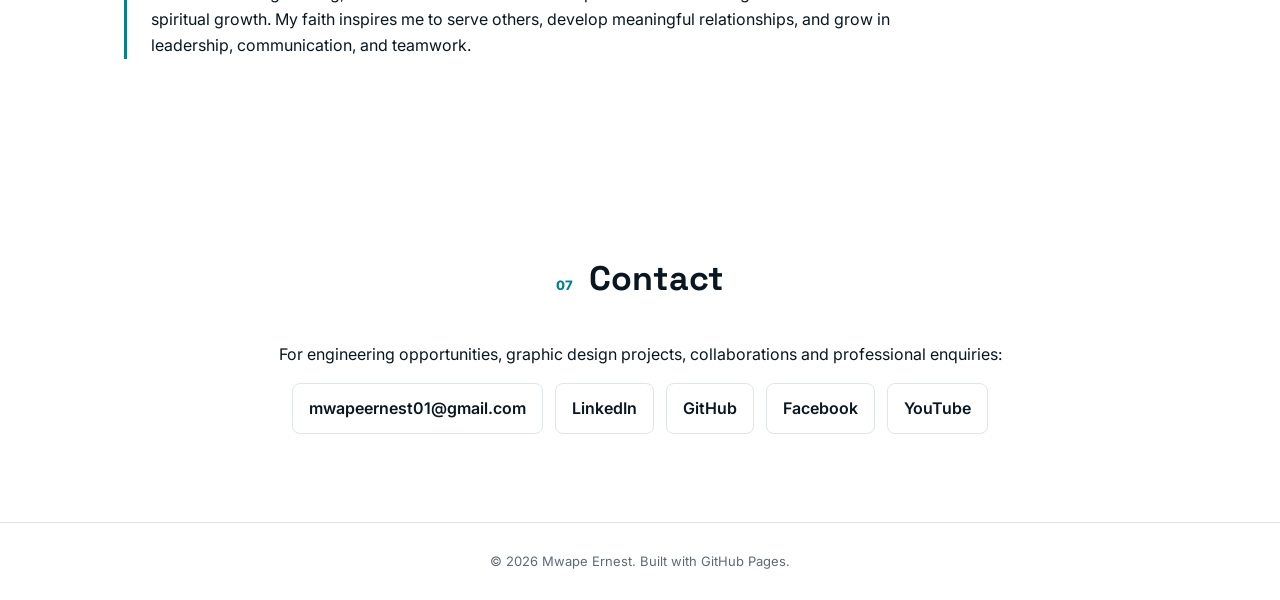
==== commit deead32f: "Update index.html" ====
--- a/index.html
+++ b/index.html
@@ -239,7 +239,7 @@
     "@type": "Person",
     "name": "Mwape Ernest",
     "url": "https://mwapeernest01-ctrl.github.io/",
-    "description": "Mwape Ernest is an Electrical & Electronics Engineering graduand from The Copperbelt University in Zambia, graduating in 2027 with Distinction (Cum Laude). He is also a graphic designer and a devoted Christian passionate about Kingdom service and spiritual growth, with interests in engineering, technology and practical problem-solving.",
+    "description": "Mwape Ernest is an Electrical & Electronics Engineering graduand from The Copperbelt University in Zambia, graduating in 2027 with Distinction (Cum Laude). He is also a graphic designer and a devoted Christian passionate about Kingdom service and spiritual growth, with interests in Power Systems Protection, technology and practical problem-solving.",
     "jobTitle": "Electrical & Electronics Engineer",
     "alumniOf": {
       "@type": "CollegeOrUniversity",
@@ -286,7 +286,7 @@
 <p class="eyebrow">ELECTRICAL & ELECTRONICS ENGINEER</p>
 <h1>Mwape Ernest</h1>
 
-<p class="lead">Electrical & Electronics Engineering graduand from The Copperbelt University, graduating in 2027 with a Distinction (Cum Laude). Interested in engineering, technology, practical problem-solving and continuous learning.</p>
+<p class="lead">Electrical & Electronics Engineering graduand from The Copperbelt University, graduating in 2027 with a Distinction (Cum Laude). Interested in Power Systems Protection, technology, practical problem-solving and continuous learning.</p>
 
 <div class="buttons">
 <a class="button primary" href="#projects">View Projects</a>
